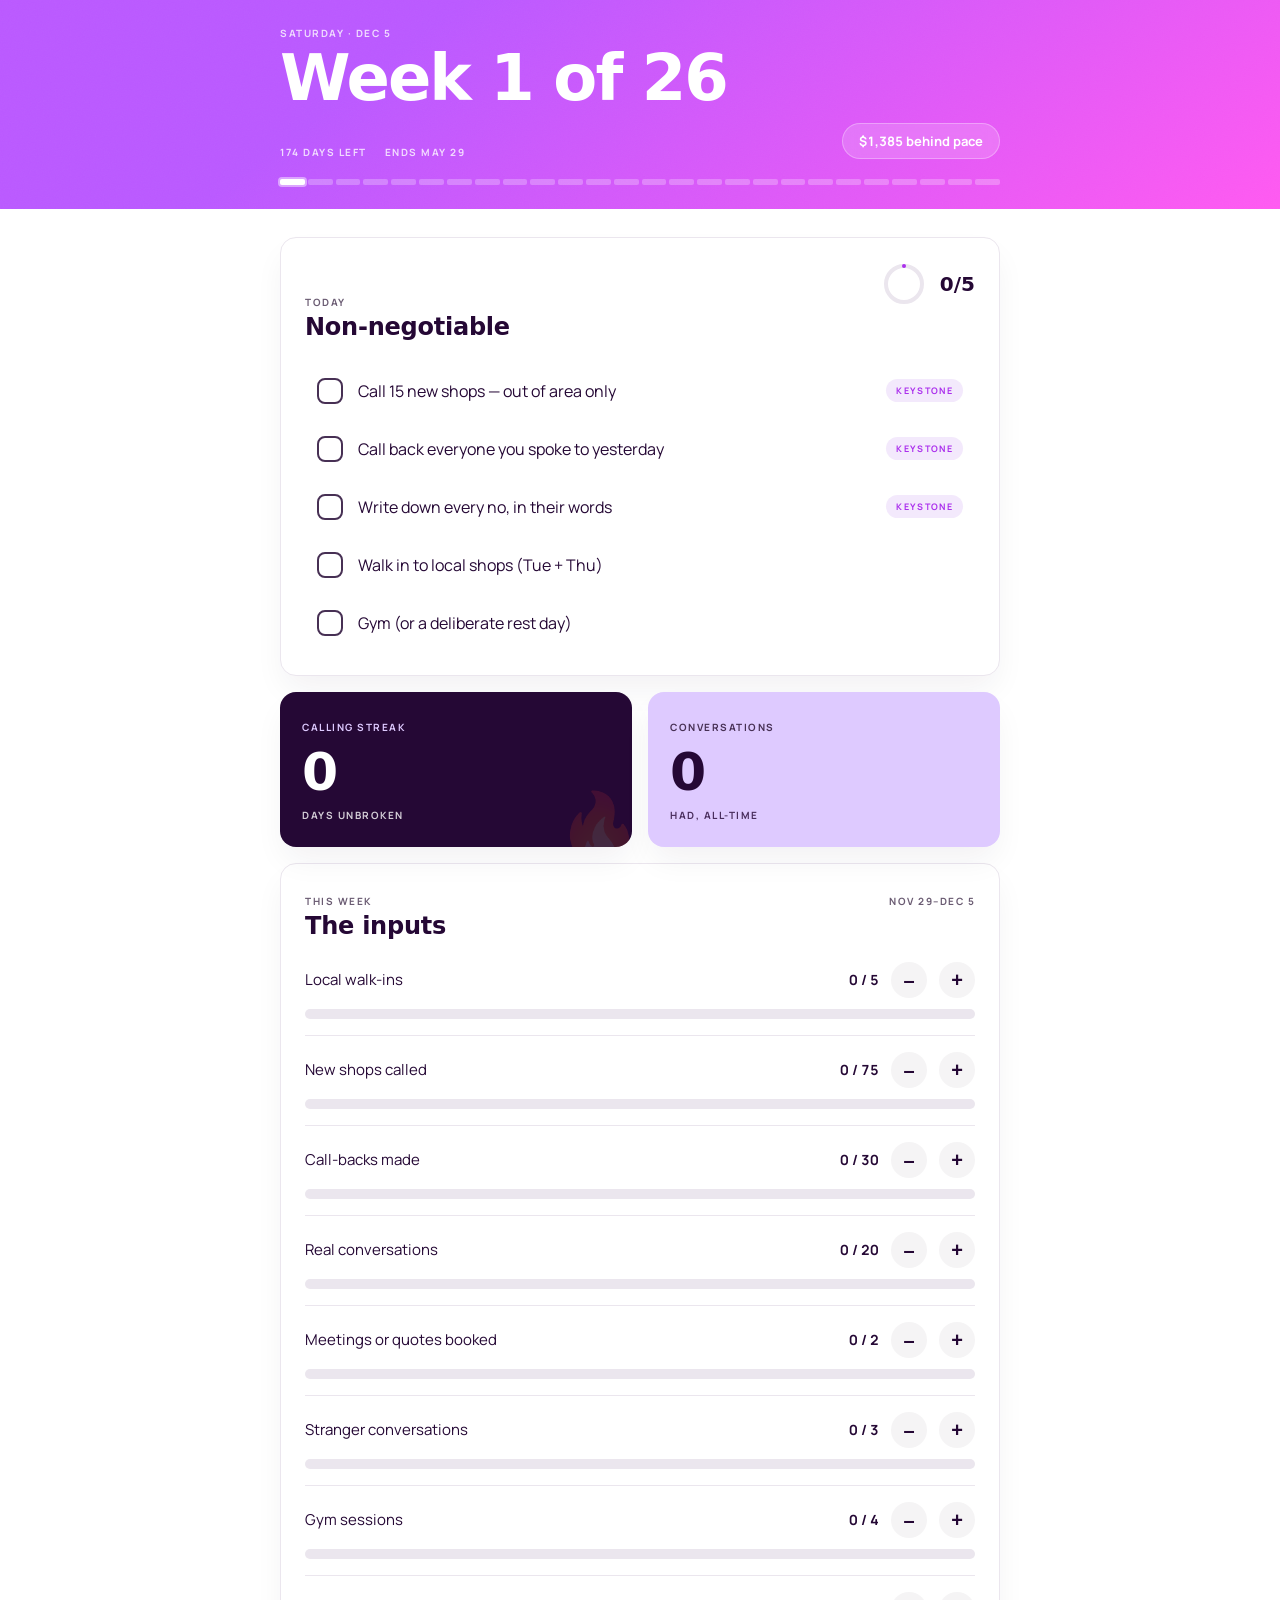
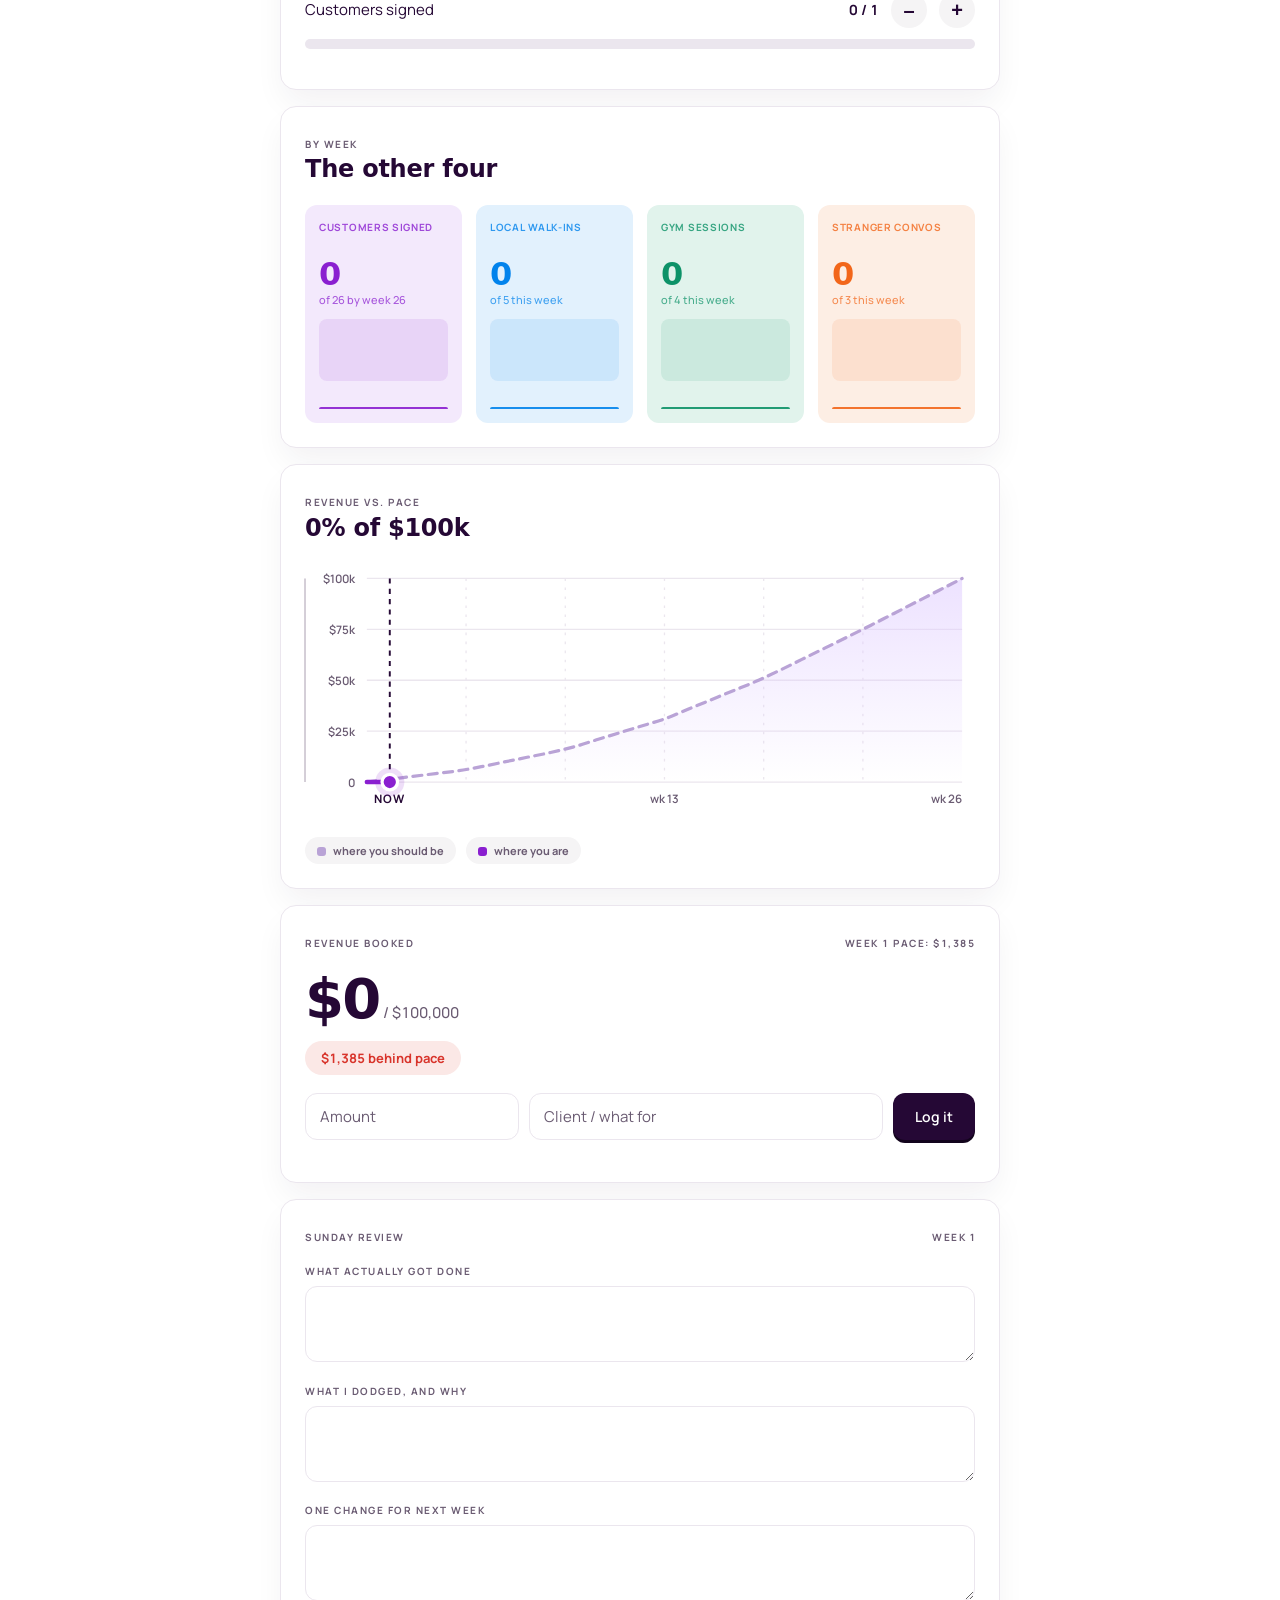
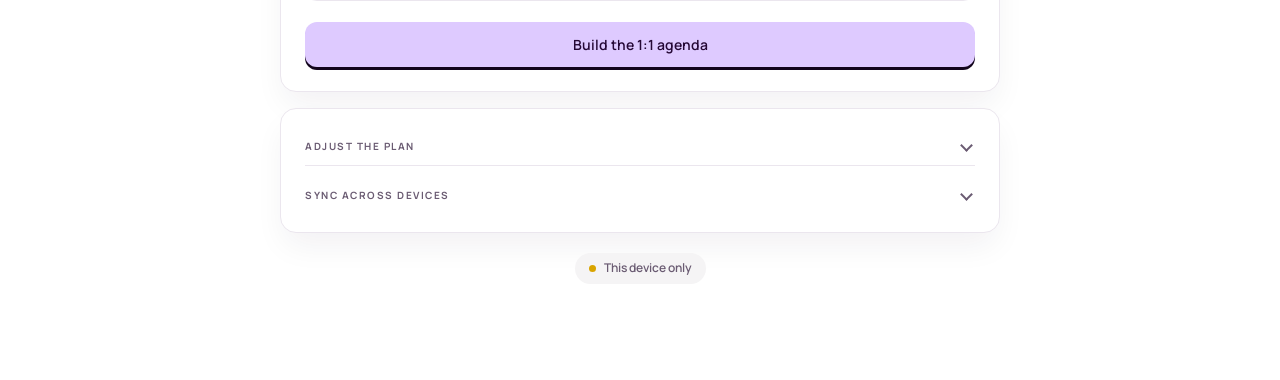
==== index.html @ 02337755 "Build the 26-week accountability dashboard Rebuilds the dashboard on the Whimsical plum design syste" ====
<!doctype html>
<html lang="en">
<head>
<meta charset="utf-8">
<meta name="viewport" content="width=device-width, initial-scale=1, viewport-fit=cover">
<title>26 weeks</title>
<meta name="description" content="A 26-week accountability dashboard. Weekly inputs, daily non-negotiables, and a clock that is already running.">
<meta name="theme-color" content="#250835">
<link rel="icon" href="data:image/svg+xml,%3Csvg xmlns='http://www.w3.org/2000/svg' viewBox='0 0 32 32'%3E%3Crect width='32' height='32' rx='8' fill='%23250835'/%3E%3Ccircle cx='16' cy='16' r='7' fill='none' stroke='%23ab2fed' stroke-width='3'/%3E%3C/svg%3E">
<link rel="preconnect" href="https://api.fontshare.com" crossorigin>
<link rel="preconnect" href="https://fonts.gstatic.com" crossorigin>
<link href="https://api.fontshare.com/v2/css?f[]=clash-display@500,600,700&display=swap" rel="stylesheet">
<link href="https://fonts.googleapis.com/css2?family=Manrope:wght@400;500;600;700&display=swap" rel="stylesheet">
<link rel="stylesheet" href="css/app.css">
</head>
<body>

<div class="cursor" aria-hidden="true"></div>
<div class="cursor-dot" aria-hidden="true"></div>

<!-- ============ MASTHEAD: the 26-week clock ============ -->
<header class="mast">
  <div class="wrap">
    <div class="label" id="datum">loading</div>
    <h1 id="mast-title">Week —</h1>
    <div class="mast-row">
      <div class="mast-meta">
        <span class="label" id="remaining"></span>
        <span class="label" id="deadline"></span>
      </div>
      <span class="mast-pace num" id="mast-pace">—</span>
    </div>
    <div class="rail" id="rail" aria-hidden="true"></div>
  </div>
</header>

<div class="wrap">

  <!-- ============ TODAY ============ -->
  <section class="card" id="today-card">
    <div class="card-head">
      <div>
        <span class="label">Today</span>
        <h2>Non-negotiable</h2>
      </div>
      <div class="today-ring">
        <svg viewBox="0 0 44 44" aria-hidden="true">
          <circle class="track" cx="22" cy="22" r="18" fill="none" stroke-width="4"/>
          <circle class="fill" id="ring" cx="22" cy="22" r="18" fill="none" stroke-width="4"
                  stroke-dasharray="113.1" stroke-dashoffset="113.1"/>
        </svg>
        <span class="count num" id="today-count">0/5</span>
      </div>
    </div>
    <div id="today"></div>
  </section>

  <!-- ============ STREAKS ============ -->
  <section class="streaks">
    <div class="streak">
      <span class="label">Calling streak</span>
      <span class="big num" id="streak-days">0</span>
      <span class="unit">days unbroken</span>
      <span class="spark" aria-hidden="true">🔥</span>
    </div>
    <div class="streak">
      <span class="label">Conversations</span>
      <span class="big num" id="streak-touch">0</span>
      <span class="unit">had, all-time</span>
    </div>
  </section>

  <!-- ============ WEEKLY INPUTS ============ -->
  <section class="card">
    <div class="card-head">
      <div>
        <span class="label">This week</span>
        <h2>The inputs</h2>
      </div>
      <span class="label" id="week-window"></span>
    </div>
    <div id="metrics"></div>
  </section>

  <!-- ============ THE OTHER FOUR ============ -->
  <section class="card">
    <div class="card-head">
      <div>
        <span class="label">By week</span>
        <h2>The other four</h2>
      </div>
    </div>
    <div class="minis" id="minis"></div>
  </section>

  <!-- ============ PACE CHART ============ -->
  <section class="card ramp">
    <div class="card-head">
      <div>
        <span class="label">Revenue vs. pace</span>
        <h2 id="ramp-pct">—</h2>
      </div>
    </div>
    <div class="ramp-wrap" id="ramp-wrap">
      <svg id="ramp" aria-label="Revenue against target pace over 26 weeks" role="img"></svg>
      <div class="tip" id="ramp-tip" aria-hidden="true"></div>
    </div>
    <div class="legend">
      <span><i class="swatch" style="background:#b9a3d6"></i>where you should be</span>
      <span><i class="swatch" style="background:#8a1fd0"></i>where you are</span>
    </div>
  </section>

  <!-- ============ REVENUE ============ -->
  <section class="card">
    <div class="card-head">
      <div>
        <span class="label">Revenue booked</span>
      </div>
      <span class="label num" id="rev-target"></span>
    </div>
    <div class="money" id="rev-total">$0<small> / $100,000</small></div>
    <div><span class="pace-chip" id="pace">—</span></div>
    <div class="row">
      <input type="number" id="amt" placeholder="Amount" inputmode="decimal" aria-label="Amount" style="flex:1 1 110px;width:auto">
      <input type="text" id="who" placeholder="Client / what for" aria-label="Client or what for" style="flex:2 1 150px;width:auto">
      <button class="btn" id="log-rev"><span>Log it</span></button>
    </div>
    <div class="ledger" id="ledger"></div>
  </section>

  <!-- ============ SUNDAY REVIEW ============ -->
  <section class="card">
    <div class="card-head">
      <div>
        <span class="label">Sunday review</span>
      </div>
      <span class="label" id="review-when"></span>
    </div>
    <div class="field">
      <label class="label" for="r-won">What actually got done</label>
      <textarea id="r-won" data-k="won"></textarea>
    </div>
    <div class="field">
      <label class="label" for="r-missed">What I dodged, and why</label>
      <textarea id="r-missed" data-k="missed"></textarea>
    </div>
    <div class="field">
      <label class="label" for="r-change">One change for next week</label>
      <textarea id="r-change" data-k="change"></textarea>
    </div>
    <button class="btn ghost wide" id="make-agenda"><span>Build the 1:1 agenda</span></button>
    <div class="agenda" id="agenda" hidden></div>
  </section>

  <!-- ============ ADJUST + SYNC ============ -->
  <section class="card">
    <details>
      <summary class="label">Adjust the plan</summary>
      <div style="margin-top:18px">
        <div class="label" style="margin-bottom:10px">Daily non-negotiables</div>
        <div id="edit-daily"></div>
        <button class="btn ghost sm" id="add-daily"><span>+ Add daily</span></button>

        <div class="label" style="margin:22px 0 10px">Weekly targets</div>
        <div id="edit-weekly"></div>
        <button class="btn ghost sm" id="add-weekly"><span>+ Add weekly</span></button>

        <p class="note">Change targets on Sundays, not on Wednesdays when you're behind. That's the whole point of the friend.</p>
      </div>
    </details>

    <details>
      <summary class="label">Sync across devices</summary>
      <div style="margin-top:18px" id="sync-panel">
        <p class="note" style="margin-top:0">
          Paste a Supabase project URL and anon key, then sign in with your email.
          Every device you sign in on shares one history. Setup steps are in the README.
        </p>
        <div class="field">
          <label class="label" for="sb-url">Project URL</label>
          <input type="text" id="sb-url" placeholder="https://xxxx.supabase.co" autocomplete="off" spellcheck="false">
        </div>
        <div class="field">
          <label class="label" for="sb-key">Anon key</label>
          <input type="text" id="sb-key" placeholder="eyJhbGciOi…" autocomplete="off" spellcheck="false">
        </div>
        <button class="btn sm" id="sb-save"><span>Save keys</span></button>

        <div id="sb-auth" style="margin-top:22px">
          <div class="field">
            <label class="label" for="sb-email">Your email</label>
            <input type="email" id="sb-email" placeholder="you@example.com" autocomplete="email">
          </div>
          <button class="btn sm" id="sb-signin"><span>Email me a sign-in link</span></button>
          <button class="btn ghost sm" id="sb-signout" hidden><span>Sign out</span></button>
        </div>

        <p class="note" id="sb-msg"></p>

        <div class="label" style="margin:22px 0 10px">Backup</div>
        <div class="row" style="margin-top:0">
          <button class="btn ghost sm" id="export"><span>Export JSON</span></button>
          <button class="btn ghost sm" id="import-btn"><span>Import JSON</span></button>
          <input type="file" id="import" accept="application/json,.json" hidden>
        </div>
      </div>
    </details>
  </section>

  <div class="sync-bar">
    <span class="chip" id="status" data-s="local"><i class="led"></i><span id="status-text">Local only</span></span>
  </div>

</div>

<script src="js/store.js"></script>
<script src="js/charts.js"></script>
<script src="js/app.js"></script>
</body>
</html>
---- css/app.css ----
/* ==========================================================================
   26-week accountability dashboard — Whimsical plum design system.
   Tokens come straight from DESIGN_2.md; the chart series palette is the
   one exception (see --s1..--s4 below) and is documented there.
   ========================================================================== */

:root {
  /* ---- surface ---- */
  --canvas:        #ffffff;
  --soft:          #f5f4f5;
  --mist:          #ebe6ee;   /* every hairline border in the system */
  --wash:          #decaff;
  --bloom:         #e9bded;

  /* ---- ink ---- */
  --plum:          #250835;   /* text + primary action, never pure black */
  --mauve:         #473054;
  --muted:         #6a5b72;

  /* ---- accents ---- */
  --violet:        #ab2fed;   /* interactive text, icons — never a big fill */
  --blue:          #0283ec;
  --indigo:        #4b38ee;

  /* ---- chart series ----
     DESIGN_2's vivid violet + vivid blue are ΔE 1.6 apart under deuteranopia,
     i.e. the same colour to ~5% of men. Slot 1 is a deepened violet that keeps
     the brand family while clearing the CVD gate. Validated all-pairs on white:
     worst CVD ΔE 8.0, all slots ≥3:1 contrast. */
  --s1: #8a1fd0;              /* customers signed — cumulative */
  --s2: #0283ec;              /* local walk-ins */
  --s3: #0d9268;              /* gym sessions */
  --s4: #f2661a;              /* stranger convos */
  --s1-tint: #f3e9fc;
  --s2-tint: #e2f1fd;
  --s3-tint: #e1f3ec;
  --s4-tint: #fdeee4;

  /* ---- status ---- */
  --good:          #0d9268;
  --good-tint:     #e1f3ec;
  --bad:           #d8342b;
  --bad-tint:      #fbe8e6;

  /* ---- gradients (full-bleed only, per DESIGN_2) ---- */
  --aurora: linear-gradient(97deg, #3ca1ff 5.54%, #c852ff 49.85%, #ff60f0 94.14%);
  --plum-pink: linear-gradient(142deg, #ba59ff 0%, #ba59ff 30%, #ff59f1 100%);

  /* ---- type ---- */
  --display: 'Clash Display', 'Agrandir', ui-sans-serif, system-ui, sans-serif;
  --body: 'Manrope', ui-sans-serif, system-ui, -apple-system, sans-serif;

  /* ---- form ---- */
  --r-sm: 8px;
  --r-md: 12px;
  --r-lg: 16px;
  --r-xl: 28px;
  --pill: 9999px;

  /* plum-tinted shadows only — never neutral grey */
  --lift:  0 16px 32px -4px rgba(37, 8, 53, .06);
  --lift-2: 0 12px 16px -4px rgba(37, 8, 53, .12);
  --hard:  0 3px 0 0 var(--shadow-color, #12041c);

  --ease-spring: cubic-bezier(.34, 1.56, .64, 1);
  --ease-out: cubic-bezier(.22, 1, .36, 1);
}

* { box-sizing: border-box; -webkit-tap-highlight-color: transparent; }

html { -webkit-text-size-adjust: 100%; }

body {
  margin: 0;
  padding: 0 0 96px;
  background: var(--canvas);
  color: var(--plum);
  font-family: var(--body);
  font-size: 16px;
  line-height: 1.4;
  -webkit-font-smoothing: antialiased;
  overflow-x: hidden;
}

.wrap { max-width: 760px; margin: 0 auto; padding: 0 20px; }

/* Numerals must never reflow as they tick. */
.num, .tabular { font-variant-numeric: tabular-nums; }

h1, h2, h3 { font-family: var(--display); font-weight: 600; letter-spacing: -.02em; margin: 0; }

.label {
  font-family: var(--body);
  font-size: 10px;
  font-weight: 700;
  letter-spacing: .15em;
  text-transform: uppercase;
  color: var(--muted);
}

/* ==========================================================================
   Custom cursor — a circle that follows with easing and swells on targets.
   Fine pointers only; touch keeps the native behaviour.
   ========================================================================== */

.cursor, .cursor-dot {
  position: fixed;
  top: 0; left: 0;
  border-radius: 50%;
  pointer-events: none;
  z-index: 9999;
  opacity: 0;
  transition: opacity .25s ease;
}
.cursor {
  width: 34px; height: 34px;
  margin: -17px 0 0 -17px;
  border: 1.5px solid var(--plum);
  transition: width .3s var(--ease-spring), height .3s var(--ease-spring),
              margin .3s var(--ease-spring), background-color .3s ease,
              border-color .3s ease, opacity .25s ease;
}
.cursor-dot {
  width: 5px; height: 5px;
  margin: -2.5px 0 0 -2.5px;
  background: var(--plum);
}
html.has-cursor .cursor,
html.has-cursor .cursor-dot { opacity: 1; }
html.has-cursor,
html.has-cursor a,
html.has-cursor button,
html.has-cursor input,
html.has-cursor textarea,
html.has-cursor summary { cursor: none; }

/* over something clickable */
.cursor.is-hot {
  width: 58px; height: 58px;
  margin: -29px 0 0 -29px;
  background: rgba(171, 47, 237, .1);
  border-color: var(--violet);
}
.cursor.is-down { width: 26px; height: 26px; margin: -13px 0 0 -13px; }

/* ==========================================================================
   Masthead — the 26-week clock. Full-bleed gradient, as the system requires.
   ========================================================================== */

.mast {
  position: relative;
  background: var(--plum-pink);
  color: #fff;
  padding: 26px 0 24px;
  overflow: hidden;
  margin-bottom: 28px;
}
/* printed-paper grain over the gradient */
.mast::after {
  content: '';
  position: absolute; inset: 0;
  background-image: url("data:image/svg+xml,%3Csvg xmlns='http://www.w3.org/2000/svg' width='140' height='140'%3E%3Cfilter id='n'%3E%3CfeTurbulence type='fractalNoise' baseFrequency='.85' numOctaves='3'/%3E%3C/filter%3E%3Crect width='140' height='140' filter='url(%23n)' opacity='.42'/%3E%3C/svg%3E");
  opacity: .16;
  pointer-events: none;
  mix-blend-mode: overlay;
}
.mast > * { position: relative; z-index: 1; }
.mast .label { color: rgba(255, 255, 255, .78); }

.mast h1 {
  font-size: clamp(38px, 11vw, 64px);
  line-height: .95;
  letter-spacing: -.03em;
  margin: 8px 0 0;
}
.mast-row {
  display: flex; justify-content: space-between; align-items: flex-end;
  gap: 16px; flex-wrap: wrap; margin-top: 14px;
}
.mast-meta { display: flex; gap: 18px; flex-wrap: wrap; }

/* pace headline chip, mirrors the chart's NOW gap */
.mast-pace {
  font-size: 13px; font-weight: 700;
  padding: 8px 16px; border-radius: var(--pill);
  background: rgba(255, 255, 255, .17);
  border: 1px solid rgba(255, 255, 255, .3);
  backdrop-filter: blur(8px);
  white-space: nowrap;
}

/* 26 segments — one per week — so the deadline is always visible */
.rail { display: flex; gap: 3px; margin-top: 20px; }
.rail i {
  flex: 1; height: 6px; border-radius: 2px;
  background: rgba(255, 255, 255, .26);
  transform-origin: bottom;
  animation: railIn .5s var(--ease-spring) backwards;
}
.rail i.done { background: #fff; }
.rail i.now {
  background: #fff;
  box-shadow: 0 0 0 2px rgba(255, 255, 255, .45);
  animation: railIn .5s var(--ease-spring) backwards, pulse 2.2s ease-in-out 1s infinite;
}
@keyframes railIn { from { transform: scaleY(.2); opacity: 0; } }
@keyframes pulse { 50% { box-shadow: 0 0 0 5px rgba(255, 255, 255, 0); } }

/* ==========================================================================
   Cards
   ========================================================================== */

.card {
  background: var(--canvas);
  border: 1px solid var(--mist);
  border-radius: var(--r-lg);
  padding: 24px;
  margin-bottom: 16px;
  box-shadow: var(--lift);
}
.card-head {
  display: flex; justify-content: space-between; align-items: baseline;
  gap: 12px; margin-bottom: 18px;
}
.card-head h2 { font-size: 24px; letter-spacing: -.24px; }

/* ==========================================================================
   Today — the morning screen. Biggest tap targets on the page.
   ========================================================================== */

.today-ring { display: flex; align-items: center; gap: 14px; }
.today-ring svg { width: 44px; height: 44px; transform: rotate(-90deg); }
.today-ring .track { stroke: var(--mist); }
.today-ring .fill {
  stroke: var(--violet);
  stroke-linecap: round;
  transition: stroke-dashoffset .6s var(--ease-spring);
}
.today-ring .count { font-family: var(--display); font-size: 20px; font-weight: 600; }

.task {
  display: flex; align-items: center; gap: 15px; width: 100%;
  padding: 15px 12px; margin: 0;
  background: none; border: 0; border-radius: var(--r-md);
  text-align: left; font-size: 16px; font-family: var(--body); color: inherit;
  cursor: pointer;
  transition: background .18s ease, transform .18s var(--ease-spring);
}
.task + .task { margin-top: 2px; }
.task:hover { background: var(--soft); }
.task:active { transform: scale(.985); }

.box {
  flex: 0 0 26px; height: 26px;
  border: 2.5px solid var(--mauve); border-radius: var(--r-sm);
  display: grid; place-items: center;
  transition: background .2s var(--ease-spring), border-color .2s ease,
              transform .35s var(--ease-spring);
}
.box svg { width: 15px; height: 15px; }
.box path {
  stroke: #fff; stroke-width: 2.8; fill: none;
  stroke-linecap: round; stroke-linejoin: round;
  stroke-dasharray: 20; stroke-dashoffset: 20;
  transition: stroke-dashoffset .28s var(--ease-out) .06s;
}
.task[data-done="1"] .box {
  background: var(--violet); border-color: var(--violet);
  transform: rotate(-6deg) scale(1.06);
}
.task[data-done="1"] .box path { stroke-dashoffset: 0; }
.task[data-done="1"] .task-label { color: var(--muted); text-decoration: line-through; }
.task-label { flex: 1; transition: color .2s ease; }

.keystone {
  font-size: 9px; font-weight: 700; letter-spacing: .15em;
  color: var(--violet); background: var(--s1-tint);
  padding: 5px 10px; border-radius: var(--pill);
  white-space: nowrap;
}

/* the whole-list celebration */
.card.all-done { border-color: var(--violet); }

/* ==========================================================================
   Streaks — solid blocks, weight at the top of the page
   ========================================================================== */

.streaks { display: grid; grid-template-columns: 1fr 1fr; gap: 16px; margin-bottom: 16px; }
.streak {
  border-radius: var(--r-lg); padding: 22px;
  box-shadow: var(--lift); overflow: hidden; position: relative;
}
.streak:first-child { background: var(--plum); color: #fff; }
.streak:first-child .label { color: var(--wash); }
.streak:last-child { background: var(--wash); color: var(--plum); }
.streak:last-child .label { color: var(--mauve); }
.streak .big {
  font-family: var(--display); font-weight: 600;
  font-size: clamp(38px, 11vw, 52px); line-height: 1; letter-spacing: -.03em;
  display: block; margin: 10px 0 4px;
}
.streak .unit { font-size: 10px; font-weight: 700; letter-spacing: .15em; text-transform: uppercase; opacity: .8; }

/* a flame that grows with the streak */
.streak .spark {
  position: absolute; right: -10px; bottom: -12px;
  font-size: 68px; line-height: 1; opacity: .14;
  transform-origin: bottom center;
  animation: flicker 3.5s ease-in-out infinite;
}
@keyframes flicker {
  0%, 100% { transform: scale(1) rotate(-3deg); }
  50%      { transform: scale(1.09) rotate(3deg); }
}

/* ==========================================================================
   "The other four" — liquid fill meters
   ========================================================================== */

.minis { display: grid; grid-template-columns: 1fr 1fr; gap: 14px; }
@media (min-width: 620px) { .minis { grid-template-columns: repeat(4, 1fr); } }

.mini {
  background: var(--tint); border-radius: var(--r-md);
  padding: 16px 14px 14px; position: relative; overflow: hidden;
}
.mini .name {
  font-size: 10px; font-weight: 700; letter-spacing: .07em; text-transform: uppercase;
  color: var(--c); opacity: .8; display: block; line-height: 1.35; min-height: 2.7em;
}
.mini .v {
  font-family: var(--display); font-weight: 600; font-size: 32px; line-height: 1;
  letter-spacing: -.02em; color: var(--c); display: block; margin: 10px 0 2px;
}
.mini .of { font-size: 11px; font-weight: 500; color: var(--c); opacity: .72; display: block; }

/* the jar the liquid sits in */
.jar { position: relative; margin-top: 12px; height: 62px; border-radius: var(--r-sm); overflow: hidden; }
.jar svg { display: block; width: 100%; height: 100%; }
.jar .target-line { stroke: var(--c); stroke-width: 1.5; stroke-dasharray: 3 3; opacity: .55; }

/* target met — the jar glows and the badge pops in */
.mini.hit { box-shadow: inset 0 0 0 2px var(--c); }
.mini .flag {
  position: absolute; top: 12px; right: 12px;
  width: 22px; height: 22px; border-radius: 50%;
  background: var(--c); color: #fff;
  display: grid; place-items: center;
  transform: scale(0); transition: transform .4s var(--ease-spring);
}
.mini.hit .flag { transform: scale(1); }
.mini .flag svg { width: 12px; height: 12px; }

/* weekly history under the jar */
.spark-row { display: flex; align-items: flex-end; gap: 2px; height: 18px; margin-top: 10px; }
.spark-row i {
  flex: 1; background: var(--c); opacity: .32; border-radius: 2px 2px 0 0;
  min-height: 2px; transform-origin: bottom;
  transition: height .5s var(--ease-spring);
}
.spark-row i.last { opacity: .9; }

/* ==========================================================================
   Pace chart
   ========================================================================== */

.ramp svg { display: block; width: 100%; height: auto; overflow: visible; touch-action: pan-y; }
.ramp .grid-line { stroke: var(--mist); stroke-width: 1; }
.ramp .month-line { stroke: var(--mist); stroke-width: 1; stroke-dasharray: 2 5; }
.ramp .axis-text { font-family: var(--body); font-size: 9px; font-weight: 600; fill: var(--muted); }
.ramp .now-line { stroke: var(--plum); stroke-width: 1.5; stroke-dasharray: 4 4; }
.ramp .now-text { font-family: var(--body); font-size: 9px; font-weight: 700; fill: var(--plum); letter-spacing: .1em; }

.legend { display: flex; gap: 10px; flex-wrap: wrap; margin-top: 16px; font-size: 11px; font-weight: 700; color: var(--muted); }
.legend span { background: var(--soft); border-radius: var(--pill); padding: 6px 12px; }
.swatch { display: inline-block; width: 9px; height: 9px; border-radius: 3px; margin-right: 7px; vertical-align: -1px; }

/* crosshair readout */
.ramp .hover-line { stroke: var(--plum); stroke-width: 1; opacity: .3; }
.tip {
  position: absolute; pointer-events: none; z-index: 20;
  background: var(--plum); color: #fff;
  border-radius: var(--r-md); padding: 10px 13px;
  font-size: 12px; line-height: 1.45; white-space: nowrap;
  box-shadow: var(--lift-2);
  opacity: 0; transform: translate(-50%, -118%) scale(.94);
  transition: opacity .16s ease, transform .16s var(--ease-out);
}
.tip.on { opacity: 1; transform: translate(-50%, -128%) scale(1); }
.tip b { font-variant-numeric: tabular-nums; }
.tip .t-behind { color: #ff9f97; }
.tip .t-ahead { color: #7ee6c0; }
.ramp-wrap { position: relative; }

/* ==========================================================================
   Weekly inputs
   ========================================================================== */

.metric { padding: 16px 0; border-top: 1px solid var(--mist); }
.metric:first-of-type { border-top: 0; padding-top: 0; }
.metric-top { display: flex; align-items: center; gap: 12px; margin-bottom: 11px; }
.metric-name { flex: 1; font-size: 15px; }
.metric-val { font-size: 14px; font-weight: 700; font-variant-numeric: tabular-nums; white-space: nowrap; }
.metric[data-hit="1"] .metric-val { color: var(--good); }

.step {
  width: 36px; height: 36px; flex: 0 0 36px;
  border: 0; background: var(--soft); color: var(--plum);
  border-radius: var(--pill);
  font-size: 20px; font-weight: 700; line-height: 1;
  display: grid; place-items: center; padding: 0; cursor: pointer;
  transition: transform .12s var(--ease-spring), background .18s ease, color .18s ease;
}
.step:hover { background: var(--mist); }
.step:active { transform: scale(.86); background: var(--plum); color: #fff; }

/* --soft is too close to white to read as an empty track at 0 */
.bar { height: 10px; background: var(--mist); border-radius: var(--pill); overflow: hidden; }
.bar i {
  display: block; height: 100%; border-radius: var(--pill);
  background: var(--violet);
  transition: width .55s var(--ease-spring), background-color .3s ease;
}
.metric[data-hit="1"] .bar i { background: var(--good); }

/* ==========================================================================
   Revenue
   ========================================================================== */

.money {
  font-family: var(--display); font-weight: 600;
  font-size: clamp(40px, 11vw, 56px); line-height: 1; letter-spacing: -.03em;
  font-variant-numeric: tabular-nums;
}
.money small { font-family: var(--body); font-size: 15px; font-weight: 500; letter-spacing: 0; color: var(--muted); }
.pace-chip {
  font-size: 13px; font-weight: 700; font-variant-numeric: tabular-nums;
  padding: 8px 16px; border-radius: var(--pill); display: inline-block; margin-top: 14px;
}
.pace-chip[data-s="ahead"] { background: var(--good-tint); color: #0a6b4d; }
.pace-chip[data-s="behind"] { background: var(--bad-tint); color: var(--bad); }

.row { display: flex; gap: 10px; margin-top: 18px; flex-wrap: wrap; }
input[type=text], input[type=number], input[type=email], textarea {
  font-family: var(--body); font-size: 15px; color: var(--plum);
  background: var(--canvas);
  border: 1.5px solid var(--mist); border-radius: var(--r-md);
  padding: 12px 14px; width: 100%;
  transition: border-color .2s ease, box-shadow .2s ease;
}
input:focus, textarea:focus {
  outline: none; border-color: var(--violet);
  box-shadow: 0 0 0 3px rgba(171, 47, 237, .13);
}
input::placeholder, textarea::placeholder { color: var(--muted); }
textarea { resize: vertical; min-height: 76px; }

.ledger { margin-top: 18px; }
.ledger div {
  display: flex; justify-content: space-between; gap: 12px; align-items: center;
  padding: 12px 14px; background: var(--soft); border-radius: var(--r-md);
  margin-top: 8px; font-size: 14px;
  animation: rowIn .35s var(--ease-out) backwards;
}
@keyframes rowIn { from { opacity: 0; transform: translateY(-6px); } }
.ledger .amt { font-weight: 700; font-variant-numeric: tabular-nums; }
.del {
  border: 0; background: none; color: var(--muted);
  font-size: 20px; line-height: 1; padding: 0 6px; cursor: pointer;
  transition: color .18s ease, transform .18s var(--ease-spring);
}
.del:hover { color: var(--bad); transform: scale(1.2) rotate(90deg); }

/* ==========================================================================
   Buttons — plum fill, hard shadow that collapses under the press
   ========================================================================== */

.btn {
  position: relative; overflow: hidden;
  border: 0; background: var(--plum); color: #fff;
  padding: 13px 22px; border-radius: var(--r-md);
  font-family: var(--body); font-size: 14px; font-weight: 600;
  cursor: pointer;
  --shadow-color: #12041c;
  box-shadow: var(--hard);
  transition: transform .12s var(--ease-out), box-shadow .12s var(--ease-out);
}
.btn > span { position: relative; z-index: 1; }
/* violet wipes across from the left on hover */
.btn::before {
  content: ''; position: absolute; inset: 0;
  background: var(--violet);
  transform: scaleX(0); transform-origin: left;
  transition: transform .38s var(--ease-out);
}
.btn:hover::before { transform: scaleX(1); }
.btn:active { transform: translateY(3px); box-shadow: 0 0 0 0 var(--shadow-color); }

.btn.ghost { background: var(--wash); color: var(--plum); --shadow-color: #b79ae0; }
.btn.ghost::before { background: var(--bloom); }
.btn.wide { width: 100%; }
.btn.sm { font-size: 13px; padding: 9px 14px; }

:focus-visible { outline: 2.5px solid var(--violet); outline-offset: 3px; border-radius: var(--r-sm); }

/* ==========================================================================
   Review + agenda
   ========================================================================== */

.field { margin-bottom: 16px; }
.field label { display: block; margin-bottom: 8px; }
.agenda { background: var(--soft); border-radius: var(--r-md); padding: 22px; margin-top: 18px; }
.ag-head { font-family: var(--display); font-weight: 600; font-size: 24px; letter-spacing: -.02em; line-height: 1.15; }
.ag-sec { font-size: 10px; font-weight: 700; letter-spacing: .15em; text-transform: uppercase; color: var(--muted); margin: 20px 0 8px; }
.ag-row {
  display: flex; justify-content: space-between; align-items: baseline; gap: 16px;
  padding: 9px 0; border-bottom: 1px solid var(--mist); font-size: 14px;
}
.ag-row b { font-weight: 700; font-variant-numeric: tabular-nums; white-space: nowrap; }
.ag-row[data-hit="1"] b { color: var(--good); }
.ag-row[data-hit="0"] b { color: var(--bad); }
.ag-note p { margin: 0; font-size: 14px; white-space: pre-wrap; }
.ag-ask { margin-top: 22px; padding-top: 16px; border-top: 2px solid var(--plum); font-weight: 700; font-size: 15px; }

details { border-top: 1px solid var(--mist); padding-top: 16px; margin-top: 6px; }
details:first-child { border-top: 0; padding-top: 0; margin-top: 0; }
summary {
  cursor: pointer; list-style: none;
  padding: 6px 0; position: relative; padding-right: 26px;
  transition: color .18s ease;
}
summary:hover { color: var(--violet); }
summary::-webkit-details-marker { display: none; }
/* chevron that flips when the section opens */
summary::after {
  content: ''; position: absolute; right: 4px; top: 50%;
  width: 7px; height: 7px; margin-top: -5px;
  border-right: 2px solid currentColor; border-bottom: 2px solid currentColor;
  transform: rotate(45deg); transform-origin: center;
  transition: transform .25s var(--ease-spring);
}
details[open] > summary::after { transform: rotate(-135deg); margin-top: -2px; }
.edit-row { display: flex; gap: 10px; align-items: center; margin-bottom: 10px; }
.edit-row input[type=text] { flex: 1; }
.edit-row input[type=number] { width: 82px; flex: 0 0 82px; font-weight: 700; }
.note { font-size: 13px; color: var(--muted); margin-top: 14px; line-height: 1.55; }

/* ==========================================================================
   Sync
   ========================================================================== */

.sync-bar {
  display: flex; align-items: center; justify-content: center; gap: 10px;
  margin-top: 20px; flex-wrap: wrap;
}
.chip {
  display: inline-flex; align-items: center; gap: 8px;
  font-size: 12px; font-weight: 600; color: var(--muted);
  background: var(--soft); border-radius: var(--pill); padding: 7px 14px;
}
.chip .led { width: 7px; height: 7px; border-radius: 50%; background: var(--muted); }
.chip[data-s="synced"] .led { background: var(--good); }
.chip[data-s="syncing"] .led { background: var(--blue); animation: blink 1s ease-in-out infinite; }
.chip[data-s="local"]  .led { background: #d9a400; }
.chip[data-s="error"]  .led { background: var(--bad); }
@keyframes blink { 50% { opacity: .25; } }

.link-btn {
  background: none; border: 0; padding: 0;
  color: var(--violet); font-family: var(--body); font-size: 12px; font-weight: 600;
  cursor: pointer; text-decoration: underline; text-underline-offset: 3px;
}

/* celebration particles */
.confetti { position: fixed; inset: 0; pointer-events: none; z-index: 9998; }

@media (prefers-reduced-motion: reduce) {
  *, *::before, *::after {
    transition-duration: .01ms !important;
    animation-duration: .01ms !important;
    animation-iteration-count: 1 !important;
  }
}

@media (max-width: 420px) {
  .wrap { padding: 0 14px; }
  .card { padding: 18px; }
  .streaks { gap: 12px; }
  .streak { padding: 18px; }
}
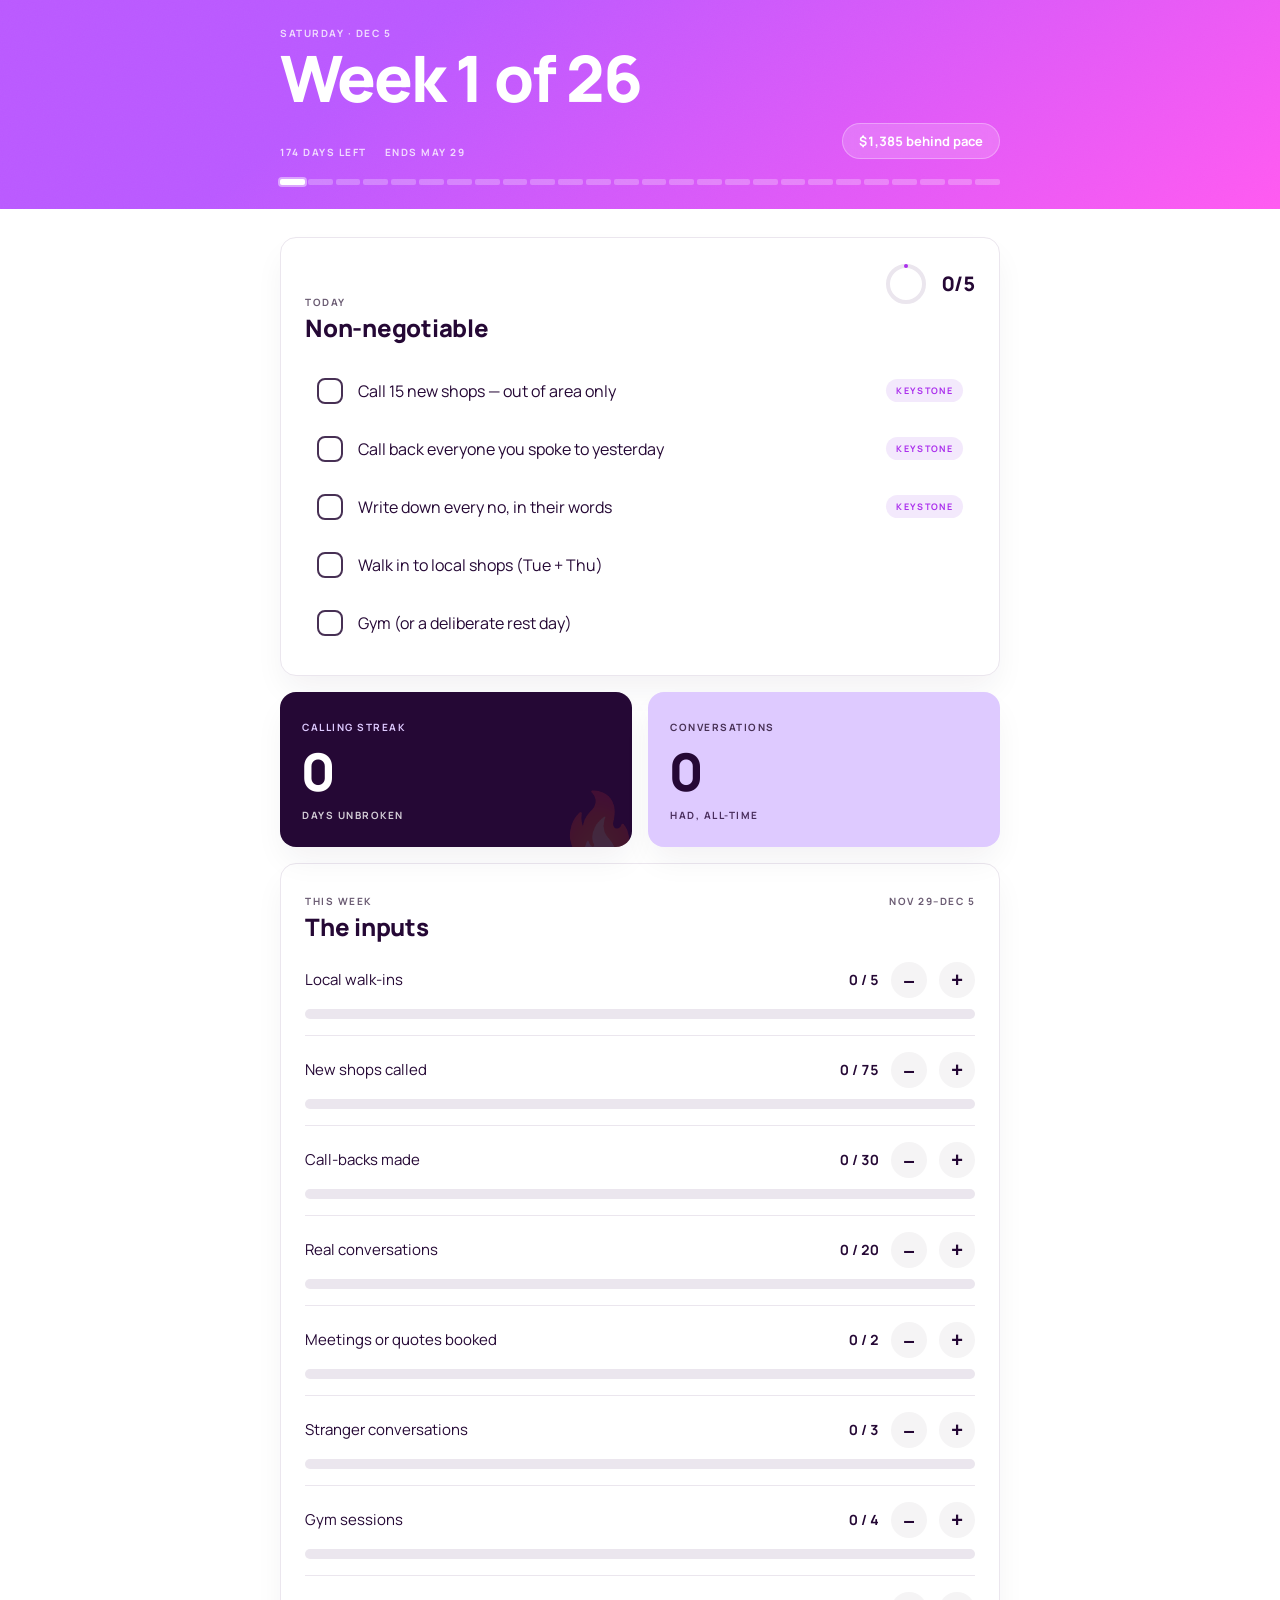
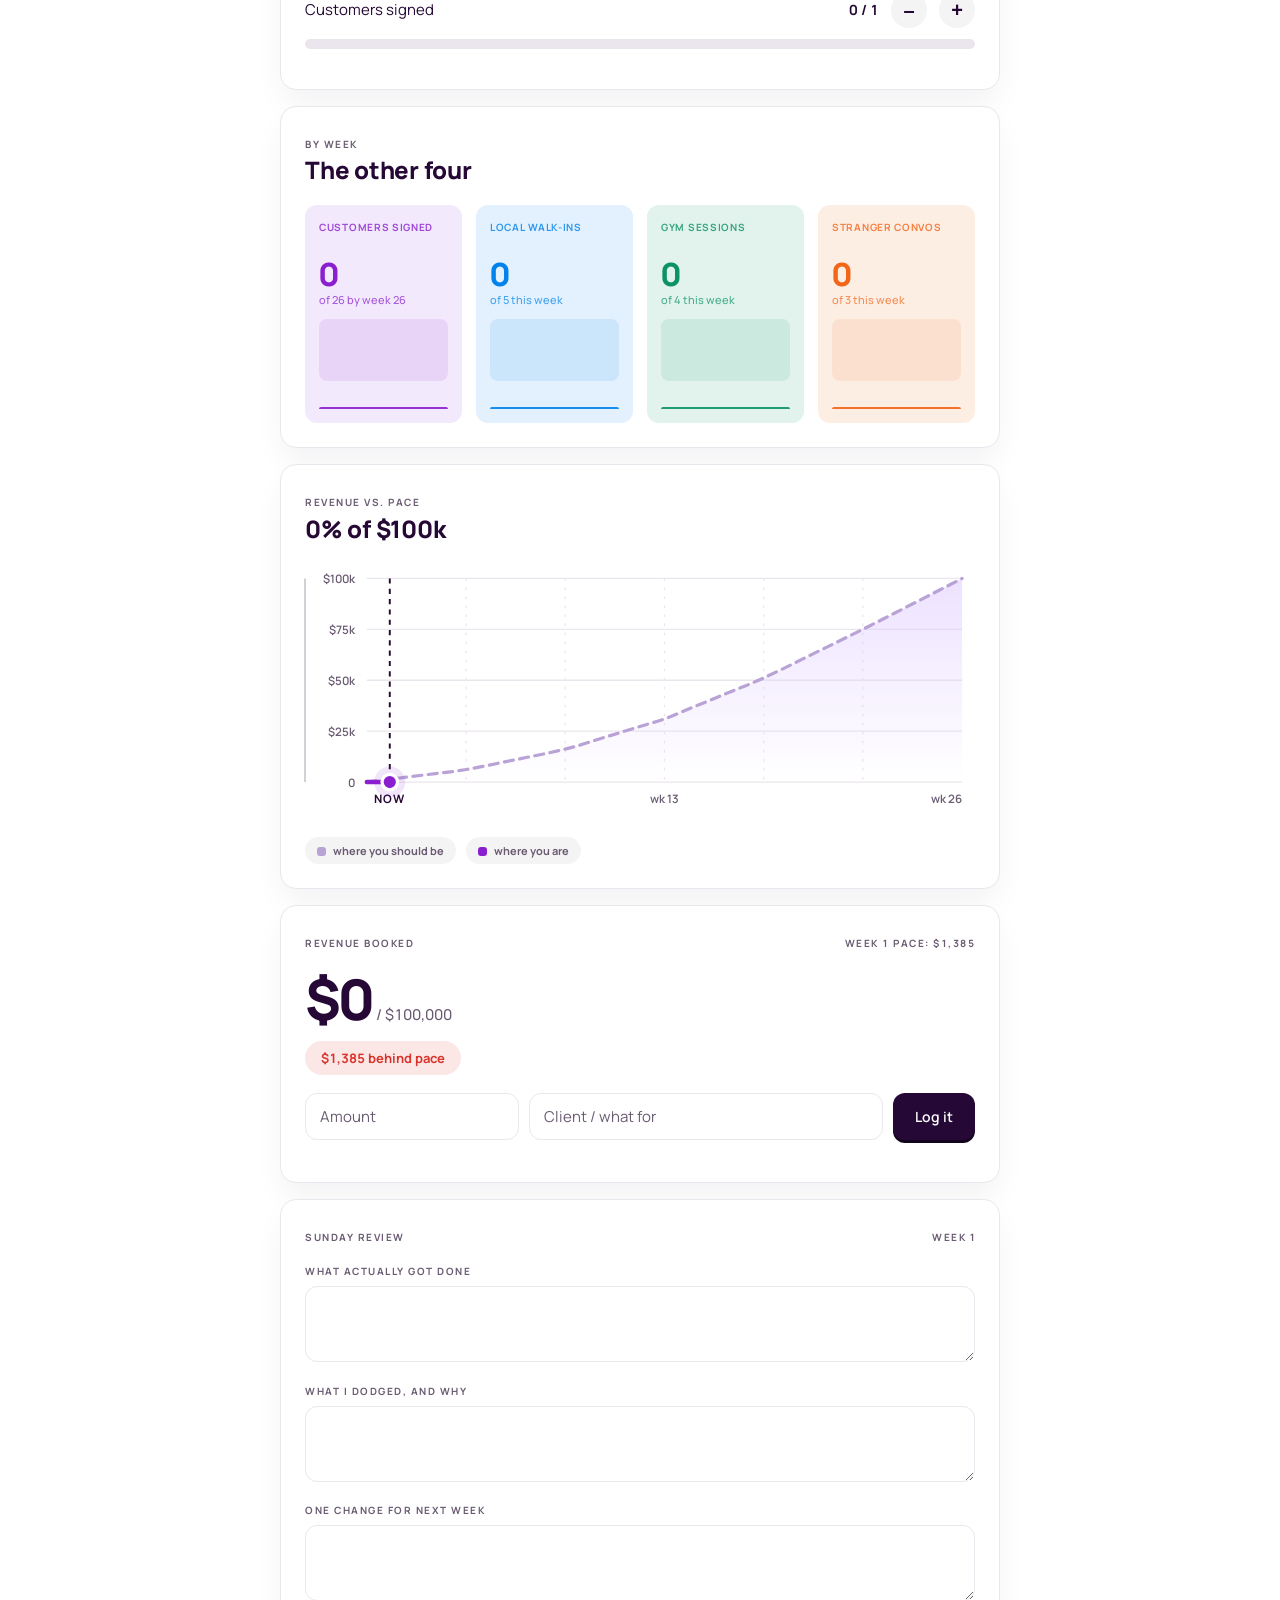
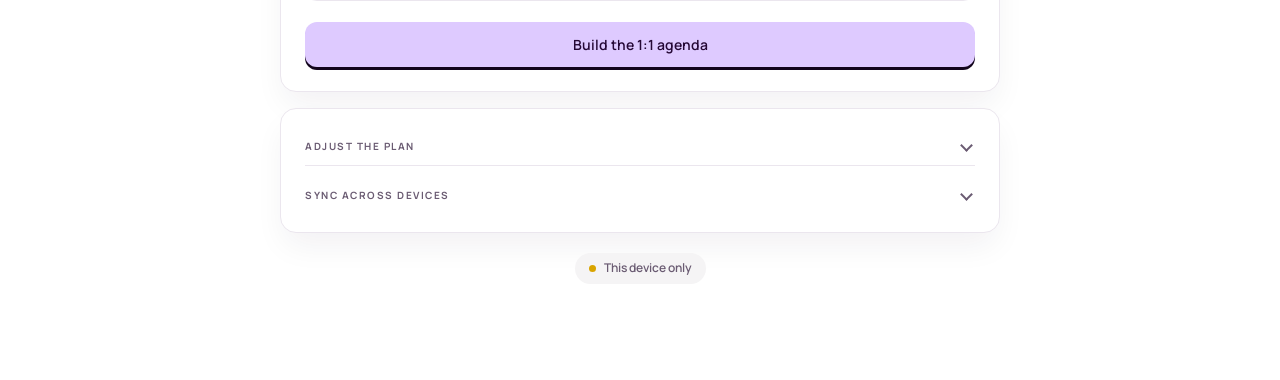
==== commit 640d209f: "Inline the font and add a self-contained single-file build Fontshare is not reachable from every net" ====
--- a/index.html
+++ b/index.html
@@ -7,10 +7,7 @@
 <meta name="description" content="A 26-week accountability dashboard. Weekly inputs, daily non-negotiables, and a clock that is already running.">
 <meta name="theme-color" content="#250835">
 <link rel="icon" href="data:image/svg+xml,%3Csvg xmlns='http://www.w3.org/2000/svg' viewBox='0 0 32 32'%3E%3Crect width='32' height='32' rx='8' fill='%23250835'/%3E%3Ccircle cx='16' cy='16' r='7' fill='none' stroke='%23ab2fed' stroke-width='3'/%3E%3C/svg%3E">
-<link rel="preconnect" href="https://api.fontshare.com" crossorigin>
-<link rel="preconnect" href="https://fonts.gstatic.com" crossorigin>
-<link href="https://api.fontshare.com/v2/css?f[]=clash-display@500,600,700&display=swap" rel="stylesheet">
-<link href="https://fonts.googleapis.com/css2?family=Manrope:wght@400;500;600;700&display=swap" rel="stylesheet">
+<link rel="stylesheet" href="css/font.css">
 <link rel="stylesheet" href="css/app.css">
 </head>
 <body>
--- a/css/font.css
+++ b/css/font.css
@@ -0,0 +1,14 @@
+/* Manrope, variable 400–800, latin subset — inlined as a data URI.
+
+   DESIGN_2.md names Agrandir for display with "Manrope 800" among its
+   sanctioned substitutes, so one variable family covers both display and UI
+   and the page has no external font dependency at all: no CDN, no FOUT, and
+   it renders correctly offline. 24 KB before base64. */
+@font-face {
+  font-family: 'Manrope';
+  font-style: normal;
+  font-weight: 400 800;
+  font-display: swap;
+  src: url([data-uri]) format('woff2');
+  unicode-range: U+0000-00FF, U+0131, U+0152-0153, U+02BB-02BC, U+02C6, U+02DA, U+02DC, U+0304, U+0308, U+0329, U+2000-206F, U+20AC, U+2122, U+2191, U+2193, U+2212, U+2215, U+FEFF, U+FFFD;
+}
--- a/css/app.css
+++ b/css/app.css
@@ -46,8 +46,11 @@
   --aurora: linear-gradient(97deg, #3ca1ff 5.54%, #c852ff 49.85%, #ff60f0 94.14%);
   --plum-pink: linear-gradient(142deg, #ba59ff 0%, #ba59ff 30%, #ff59f1 100%);
 
-  /* ---- type ---- */
-  --display: 'Clash Display', 'Agrandir', ui-sans-serif, system-ui, sans-serif;
+  /* ---- type ----
+     One family, two roles. DESIGN_2 asks for Agrandir at display sizes and
+     lists Manrope 800 as a substitute; at 64px against 16px body, size and
+     weight carry the hierarchy without a second font to load. */
+  --display: 'Manrope', ui-sans-serif, system-ui, -apple-system, sans-serif;
   --body: 'Manrope', ui-sans-serif, system-ui, -apple-system, sans-serif;
 
   /* ---- form ---- */
@@ -87,7 +90,7 @@
 /* Numerals must never reflow as they tick. */
 .num, .tabular { font-variant-numeric: tabular-nums; }
 
-h1, h2, h3 { font-family: var(--display); font-weight: 600; letter-spacing: -.02em; margin: 0; }
+h1, h2, h3 { font-family: var(--display); font-weight: 800; letter-spacing: -.02em; margin: 0; }
 
 .label {
   font-family: var(--body);
@@ -236,7 +239,7 @@
   stroke-linecap: round;
   transition: stroke-dashoffset .6s var(--ease-spring);
 }
-.today-ring .count { font-family: var(--display); font-size: 20px; font-weight: 600; }
+.today-ring .count { font-family: var(--display); font-size: 20px; font-weight: 800; }
 
 .task {
   display: flex; align-items: center; gap: 15px; width: 100%;
@@ -296,7 +299,7 @@
 .streak:last-child { background: var(--wash); color: var(--plum); }
 .streak:last-child .label { color: var(--mauve); }
 .streak .big {
-  font-family: var(--display); font-weight: 600;
+  font-family: var(--display); font-weight: 800;
   font-size: clamp(38px, 11vw, 52px); line-height: 1; letter-spacing: -.03em;
   display: block; margin: 10px 0 4px;
 }
@@ -330,7 +333,7 @@
   color: var(--c); opacity: .8; display: block; line-height: 1.35; min-height: 2.7em;
 }
 .mini .v {
-  font-family: var(--display); font-weight: 600; font-size: 32px; line-height: 1;
+  font-family: var(--display); font-weight: 800; font-size: 32px; line-height: 1;
   letter-spacing: -.02em; color: var(--c); display: block; margin: 10px 0 2px;
 }
 .mini .of { font-size: 11px; font-weight: 500; color: var(--c); opacity: .72; display: block; }
@@ -429,7 +432,7 @@
    ========================================================================== */
 
 .money {
-  font-family: var(--display); font-weight: 600;
+  font-family: var(--display); font-weight: 800;
   font-size: clamp(40px, 11vw, 56px); line-height: 1; letter-spacing: -.03em;
   font-variant-numeric: tabular-nums;
 }
@@ -511,7 +514,7 @@
 .field { margin-bottom: 16px; }
 .field label { display: block; margin-bottom: 8px; }
 .agenda { background: var(--soft); border-radius: var(--r-md); padding: 22px; margin-top: 18px; }
-.ag-head { font-family: var(--display); font-weight: 600; font-size: 24px; letter-spacing: -.02em; line-height: 1.15; }
+.ag-head { font-family: var(--display); font-weight: 800; font-size: 24px; letter-spacing: -.02em; line-height: 1.15; }
 .ag-sec { font-size: 10px; font-weight: 700; letter-spacing: .15em; text-transform: uppercase; color: var(--muted); margin: 20px 0 8px; }
 .ag-row {
   display: flex; justify-content: space-between; align-items: baseline; gap: 16px;
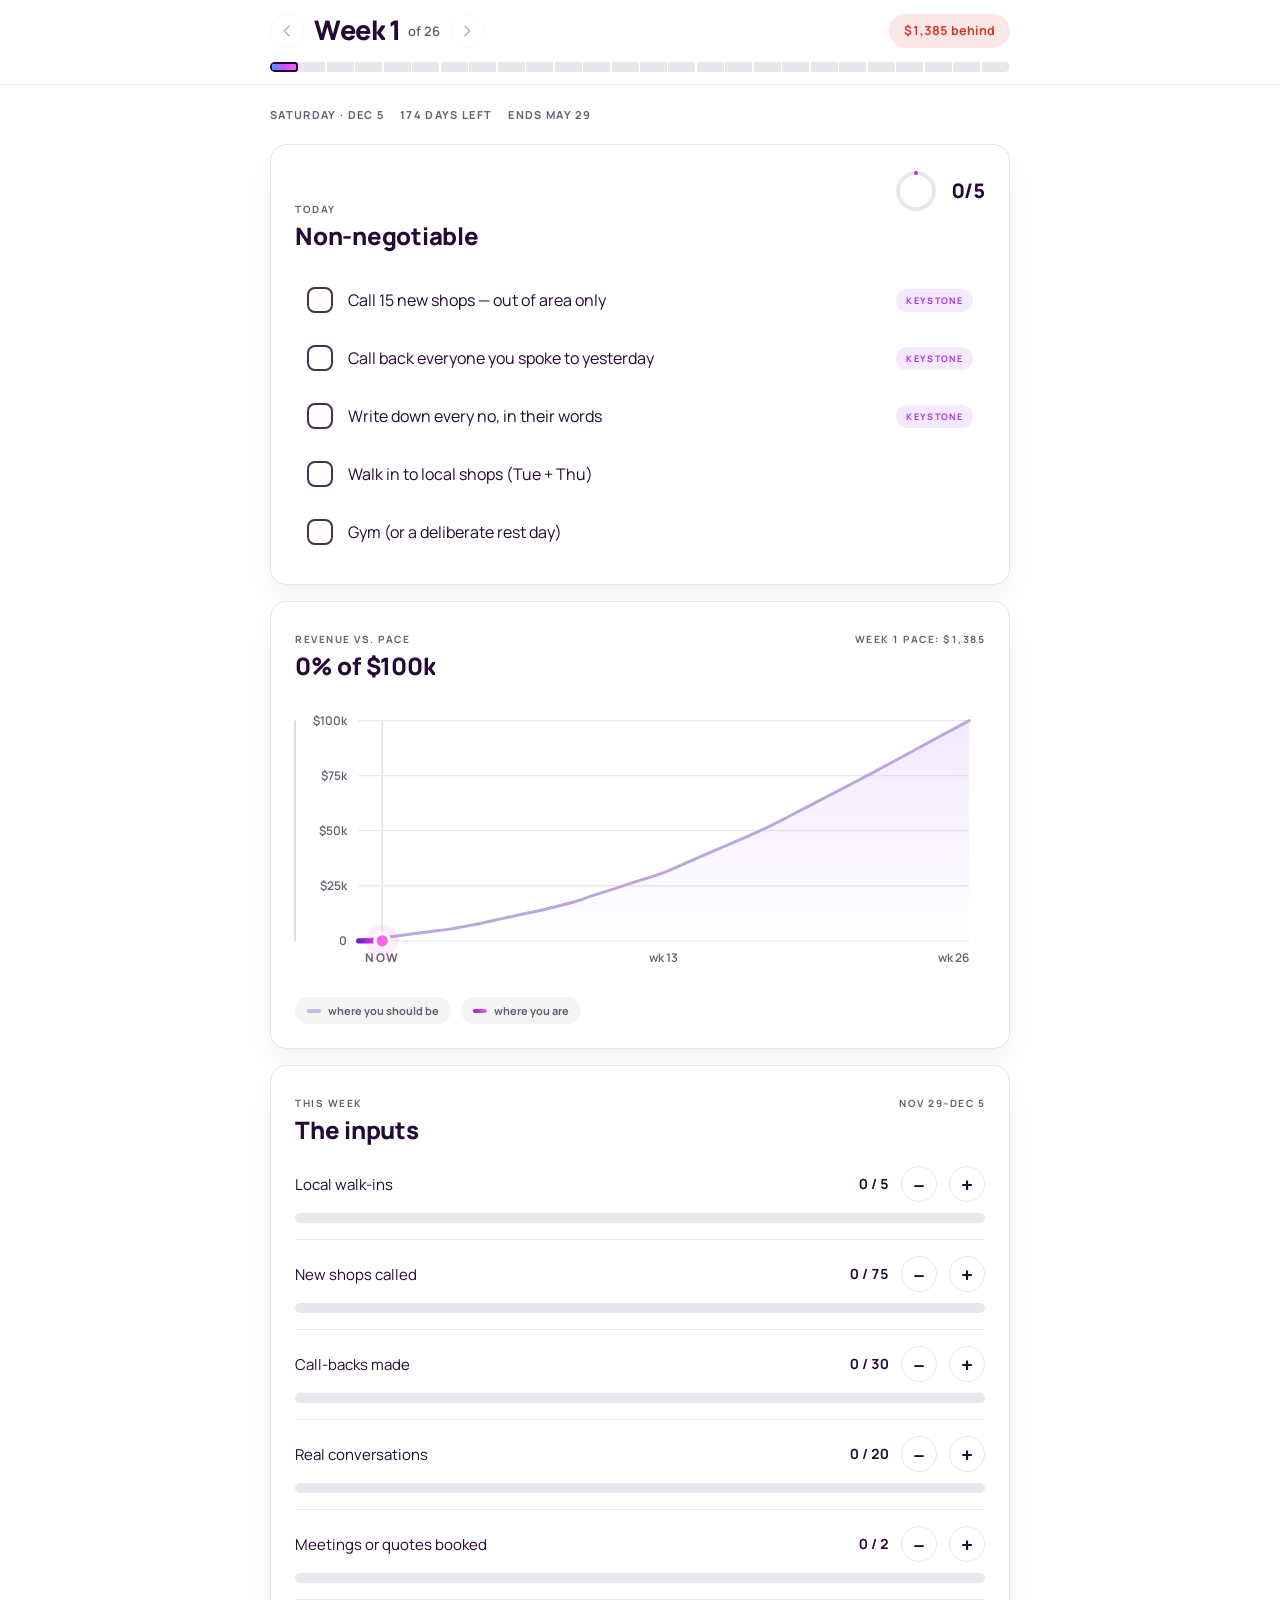
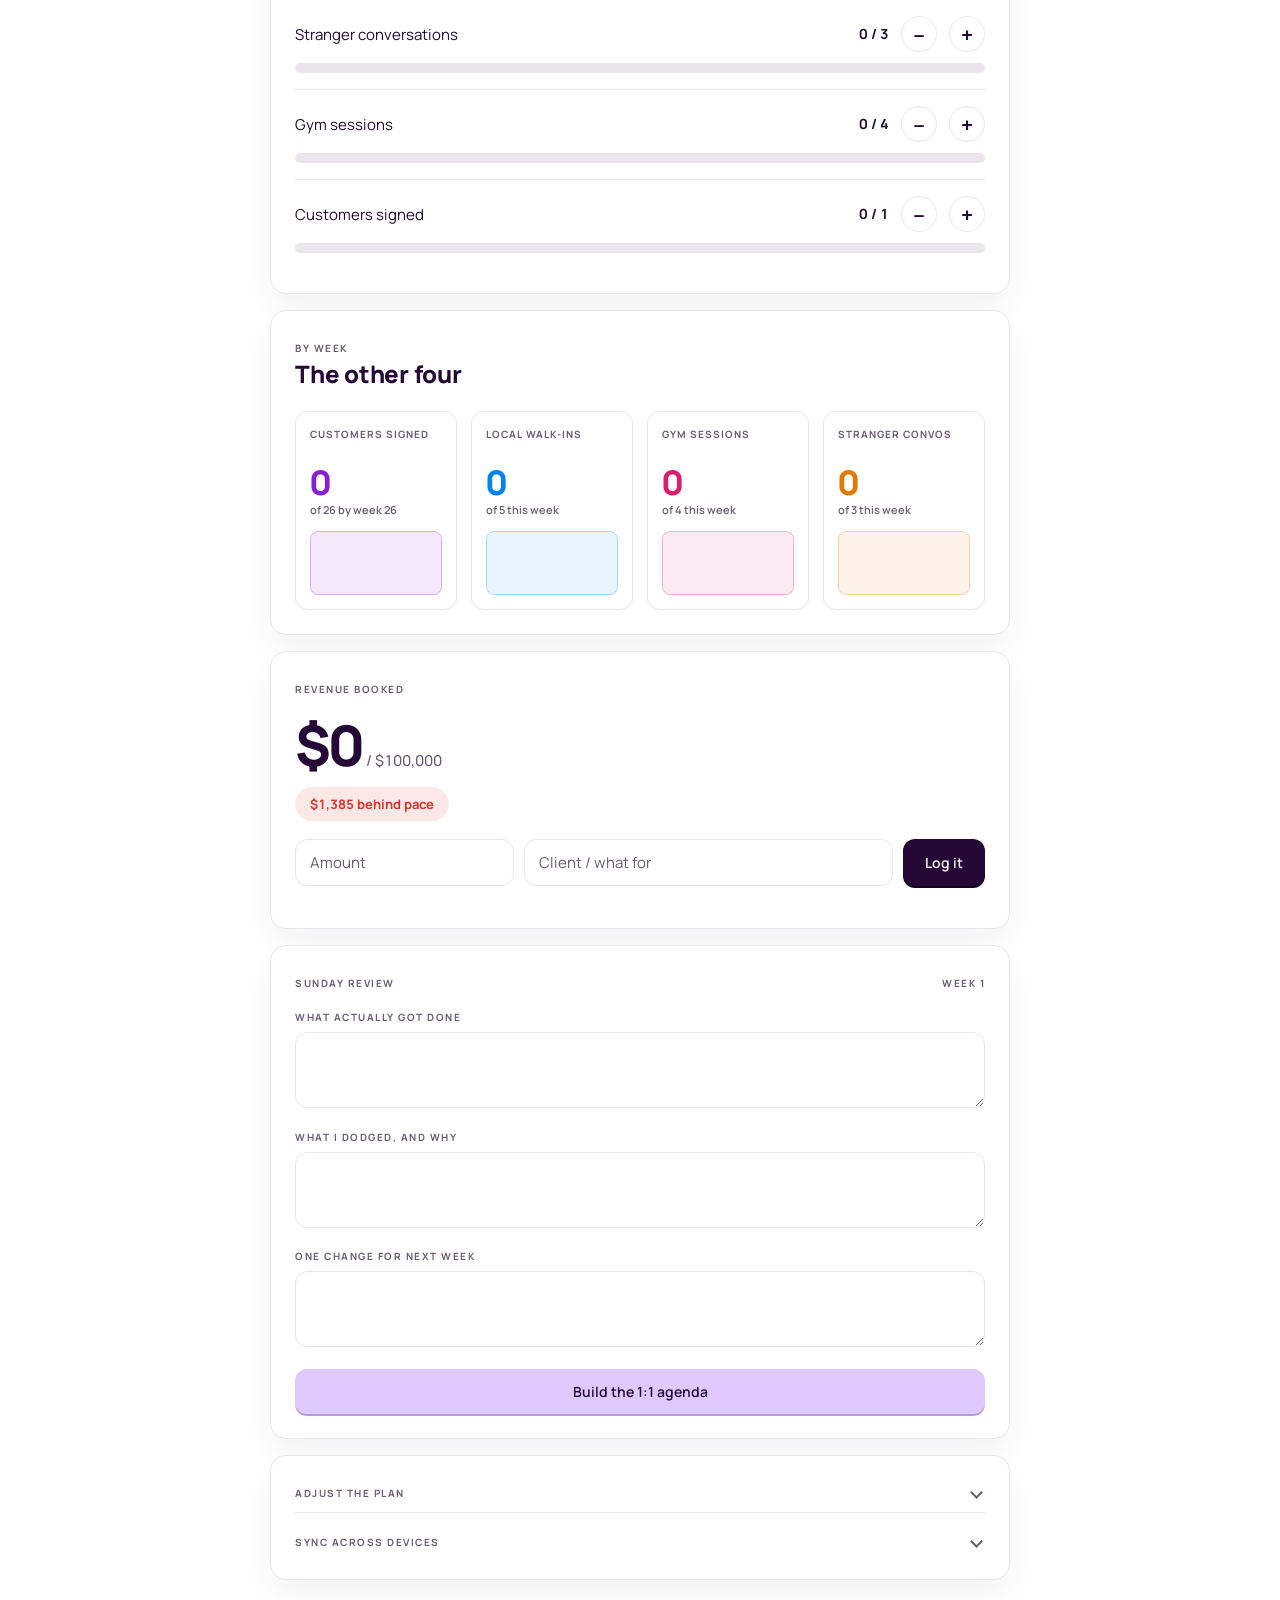
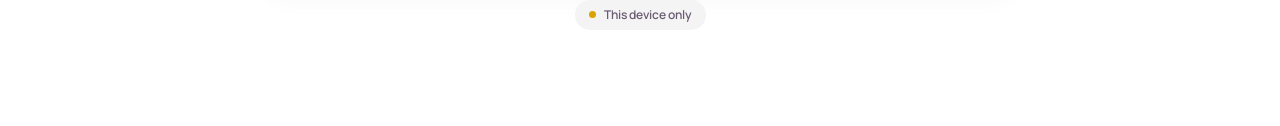
==== commit 7d96ddf6: "Redesign the top section, add week navigation, rework the chart and meters Top section - The gradien" ====
--- a/index.html
+++ b/index.html
@@ -13,32 +13,50 @@
 <body>
 
 <div class="cursor" aria-hidden="true"></div>
-<div class="cursor-dot" aria-hidden="true"></div>
-
-<!-- ============ MASTHEAD: the 26-week clock ============ -->
-<header class="mast">
+
+<!-- ============ TOP NAV: the 26-week clock, and the week selector ============ -->
+<header class="topbar">
   <div class="wrap">
-    <div class="label" id="datum">loading</div>
-    <h1 id="mast-title">Week —</h1>
-    <div class="mast-row">
-      <div class="mast-meta">
-        <span class="label" id="remaining"></span>
-        <span class="label" id="deadline"></span>
-      </div>
-      <span class="mast-pace num" id="mast-pace">—</span>
-    </div>
-    <div class="rail" id="rail" aria-hidden="true"></div>
+    <div class="topbar-row">
+      <button class="wknav" id="wk-prev" type="button" aria-label="Previous week">
+        <svg viewBox="0 0 24 24" aria-hidden="true"><path d="M15 5l-7 7 7 7"/></svg>
+      </button>
+
+      <h1 class="wk-title" id="wk-title" data-reveal-text>Week 1</h1>
+      <span class="wk-of" id="wk-of">of 26</span>
+
+      <button class="wknav" id="wk-next" type="button" aria-label="Next week">
+        <svg viewBox="0 0 24 24" aria-hidden="true"><path d="M9 5l7 7-7 7"/></svg>
+      </button>
+
+      <span class="pace-chip num" id="mast-pace">—</span>
+    </div>
+
+    <!-- One notch per week. Filled portion is the aurora gradient, so the
+         brand colour marks progress instead of sitting in a banner. -->
+    <div class="rail" id="rail">
+      <div class="rail-fill" id="rail-fill"></div>
+      <div class="rail-ticks" aria-hidden="true"></div>
+      <div class="rail-hits" id="rail-hits" role="tablist" aria-label="Jump to week"></div>
+    </div>
   </div>
 </header>
 
 <div class="wrap">
 
+  <div class="daterow">
+    <span id="datum">loading</span>
+    <span id="remaining"></span>
+    <span id="deadline"></span>
+    <button class="link-btn" id="back-now" type="button" hidden>Back to this week</button>
+  </div>
+
   <!-- ============ TODAY ============ -->
-  <section class="card" id="today-card">
+  <section class="card reveal" id="today-card">
     <div class="card-head">
       <div>
         <span class="label">Today</span>
-        <h2>Non-negotiable</h2>
+        <h2 data-reveal-text>Non-negotiable</h2>
       </div>
       <div class="today-ring">
         <svg viewBox="0 0 44 44" aria-hidden="true">
@@ -52,82 +70,67 @@
     <div id="today"></div>
   </section>
 
-  <!-- ============ STREAKS ============ -->
-  <section class="streaks">
-    <div class="streak">
-      <span class="label">Calling streak</span>
-      <span class="big num" id="streak-days">0</span>
-      <span class="unit">days unbroken</span>
-      <span class="spark" aria-hidden="true">🔥</span>
-    </div>
-    <div class="streak">
-      <span class="label">Conversations</span>
-      <span class="big num" id="streak-touch">0</span>
-      <span class="unit">had, all-time</span>
-    </div>
-  </section>
-
-  <!-- ============ WEEKLY INPUTS ============ -->
-  <section class="card">
-    <div class="card-head">
-      <div>
-        <span class="label">This week</span>
-        <h2>The inputs</h2>
-      </div>
-      <span class="label" id="week-window"></span>
-    </div>
-    <div id="metrics"></div>
-  </section>
-
-  <!-- ============ THE OTHER FOUR ============ -->
-  <section class="card">
-    <div class="card-head">
-      <div>
-        <span class="label">By week</span>
-        <h2>The other four</h2>
-      </div>
-    </div>
-    <div class="minis" id="minis"></div>
-  </section>
-
   <!-- ============ PACE CHART ============ -->
-  <section class="card ramp">
+  <section class="card ramp reveal">
     <div class="card-head">
       <div>
         <span class="label">Revenue vs. pace</span>
-        <h2 id="ramp-pct">—</h2>
-      </div>
+        <h2 id="ramp-pct" data-reveal-text>—</h2>
+      </div>
+      <span class="label num" id="rev-target"></span>
     </div>
     <div class="ramp-wrap" id="ramp-wrap">
       <svg id="ramp" aria-label="Revenue against target pace over 26 weeks" role="img"></svg>
       <div class="tip" id="ramp-tip" aria-hidden="true"></div>
     </div>
     <div class="legend">
-      <span><i class="swatch" style="background:#b9a3d6"></i>where you should be</span>
-      <span><i class="swatch" style="background:#8a1fd0"></i>where you are</span>
-    </div>
+      <span><i class="swatch swatch--target"></i>where you should be</span>
+      <span><i class="swatch swatch--actual"></i>where you are</span>
+    </div>
+  </section>
+
+  <!-- ============ WEEKLY INPUTS ============ -->
+  <section class="card reveal">
+    <div class="card-head">
+      <div>
+        <span class="label" id="inputs-eyebrow">This week</span>
+        <h2 data-reveal-text>The inputs</h2>
+      </div>
+      <span class="label" id="week-window"></span>
+    </div>
+    <div id="metrics"></div>
+  </section>
+
+  <!-- ============ THE OTHER FOUR ============ -->
+  <section class="card reveal">
+    <div class="card-head">
+      <div>
+        <span class="label">By week</span>
+        <h2 data-reveal-text>The other four</h2>
+      </div>
+    </div>
+    <div class="minis" id="minis"></div>
   </section>
 
   <!-- ============ REVENUE ============ -->
-  <section class="card">
+  <section class="card reveal">
     <div class="card-head">
       <div>
         <span class="label">Revenue booked</span>
       </div>
-      <span class="label num" id="rev-target"></span>
     </div>
     <div class="money" id="rev-total">$0<small> / $100,000</small></div>
-    <div><span class="pace-chip" id="pace">—</span></div>
+    <div><span class="pace-chip pace-chip--solid" id="pace">—</span></div>
     <div class="row">
       <input type="number" id="amt" placeholder="Amount" inputmode="decimal" aria-label="Amount" style="flex:1 1 110px;width:auto">
       <input type="text" id="who" placeholder="Client / what for" aria-label="Client or what for" style="flex:2 1 150px;width:auto">
-      <button class="btn" id="log-rev"><span>Log it</span></button>
+      <button class="btn" id="log-rev" type="button"><span>Log it</span></button>
     </div>
     <div class="ledger" id="ledger"></div>
   </section>
 
   <!-- ============ SUNDAY REVIEW ============ -->
-  <section class="card">
+  <section class="card reveal">
     <div class="card-head">
       <div>
         <span class="label">Sunday review</span>
@@ -146,22 +149,22 @@
       <label class="label" for="r-change">One change for next week</label>
       <textarea id="r-change" data-k="change"></textarea>
     </div>
-    <button class="btn ghost wide" id="make-agenda"><span>Build the 1:1 agenda</span></button>
+    <button class="btn ghost wide" id="make-agenda" type="button"><span>Build the 1:1 agenda</span></button>
     <div class="agenda" id="agenda" hidden></div>
   </section>
 
   <!-- ============ ADJUST + SYNC ============ -->
-  <section class="card">
+  <section class="card reveal">
     <details>
       <summary class="label">Adjust the plan</summary>
       <div style="margin-top:18px">
         <div class="label" style="margin-bottom:10px">Daily non-negotiables</div>
         <div id="edit-daily"></div>
-        <button class="btn ghost sm" id="add-daily"><span>+ Add daily</span></button>
+        <button class="btn ghost sm" id="add-daily" type="button"><span>+ Add daily</span></button>
 
         <div class="label" style="margin:22px 0 10px">Weekly targets</div>
         <div id="edit-weekly"></div>
-        <button class="btn ghost sm" id="add-weekly"><span>+ Add weekly</span></button>
+        <button class="btn ghost sm" id="add-weekly" type="button"><span>+ Add weekly</span></button>
 
         <p class="note">Change targets on Sundays, not on Wednesdays when you're behind. That's the whole point of the friend.</p>
       </div>
@@ -182,23 +185,23 @@
           <label class="label" for="sb-key">Anon key</label>
           <input type="text" id="sb-key" placeholder="eyJhbGciOi…" autocomplete="off" spellcheck="false">
         </div>
-        <button class="btn sm" id="sb-save"><span>Save keys</span></button>
+        <button class="btn sm" id="sb-save" type="button"><span>Save keys</span></button>
 
         <div id="sb-auth" style="margin-top:22px">
           <div class="field">
             <label class="label" for="sb-email">Your email</label>
             <input type="email" id="sb-email" placeholder="you@example.com" autocomplete="email">
           </div>
-          <button class="btn sm" id="sb-signin"><span>Email me a sign-in link</span></button>
-          <button class="btn ghost sm" id="sb-signout" hidden><span>Sign out</span></button>
+          <button class="btn sm" id="sb-signin" type="button"><span>Email me a sign-in link</span></button>
+          <button class="btn ghost sm" id="sb-signout" type="button" hidden><span>Sign out</span></button>
         </div>
 
         <p class="note" id="sb-msg"></p>
 
         <div class="label" style="margin:22px 0 10px">Backup</div>
         <div class="row" style="margin-top:0">
-          <button class="btn ghost sm" id="export"><span>Export JSON</span></button>
-          <button class="btn ghost sm" id="import-btn"><span>Import JSON</span></button>
+          <button class="btn ghost sm" id="export" type="button"><span>Export JSON</span></button>
+          <button class="btn ghost sm" id="import-btn" type="button"><span>Import JSON</span></button>
           <input type="file" id="import" accept="application/json,.json" hidden>
         </div>
       </div>
--- a/css/app.css
+++ b/css/app.css
@@ -1,7 +1,7 @@
 /* ==========================================================================
    26-week accountability dashboard — Whimsical plum design system.
-   Tokens come straight from DESIGN_2.md; the chart series palette is the
-   one exception (see --s1..--s4 below) and is documented there.
+   Tokens come from DESIGN_2.md; the chart series palette is the one
+   documented exception (see --s1..--s4).
    ========================================================================== */
 
 :root {
@@ -18,23 +18,18 @@
   --muted:         #6a5b72;
 
   /* ---- accents ---- */
-  --violet:        #ab2fed;   /* interactive text, icons — never a big fill */
+  --violet:        #ab2fed;
   --blue:          #0283ec;
   --indigo:        #4b38ee;
 
   /* ---- chart series ----
-     DESIGN_2's vivid violet + vivid blue are ΔE 1.6 apart under deuteranopia,
-     i.e. the same colour to ~5% of men. Slot 1 is a deepened violet that keeps
-     the brand family while clearing the CVD gate. Validated all-pairs on white:
-     worst CVD ΔE 8.0, all slots ≥3:1 contrast. */
+     DESIGN_2's own accents collapse under colour-blindness: vivid violet and
+     vivid blue sit ΔE 1.6 apart for deuteranopia. These four are validated
+     all-pairs on white — worst CVD ΔE 8.4, tritan 11.0, every slot ≥3:1. */
   --s1: #8a1fd0;              /* customers signed — cumulative */
   --s2: #0283ec;              /* local walk-ins */
-  --s3: #0d9268;              /* gym sessions */
-  --s4: #f2661a;              /* stranger convos */
-  --s1-tint: #f3e9fc;
-  --s2-tint: #e2f1fd;
-  --s3-tint: #e1f3ec;
-  --s4-tint: #fdeee4;
+  --s3: #d61f6d;              /* gym sessions */
+  --s4: #e07a00;              /* stranger convos */
 
   /* ---- status ---- */
   --good:          #0d9268;
@@ -42,9 +37,8 @@
   --bad:           #d8342b;
   --bad-tint:      #fbe8e6;
 
-  /* ---- gradients (full-bleed only, per DESIGN_2) ---- */
+  /* ---- gradients ---- */
   --aurora: linear-gradient(97deg, #3ca1ff 5.54%, #c852ff 49.85%, #ff60f0 94.14%);
-  --plum-pink: linear-gradient(142deg, #ba59ff 0%, #ba59ff 30%, #ff59f1 100%);
 
   /* ---- type ----
      One family, two roles. DESIGN_2 asks for Agrandir at display sizes and
@@ -57,13 +51,11 @@
   --r-sm: 8px;
   --r-md: 12px;
   --r-lg: 16px;
-  --r-xl: 28px;
   --pill: 9999px;
 
   /* plum-tinted shadows only — never neutral grey */
-  --lift:  0 16px 32px -4px rgba(37, 8, 53, .06);
+  --lift:   0 16px 32px -4px rgba(37, 8, 53, .06);
   --lift-2: 0 12px 16px -4px rgba(37, 8, 53, .12);
-  --hard:  0 3px 0 0 var(--shadow-color, #12041c);
 
   --ease-spring: cubic-bezier(.34, 1.56, .64, 1);
   --ease-out: cubic-bezier(.22, 1, .36, 1);
@@ -85,9 +77,8 @@
   overflow-x: hidden;
 }
 
-.wrap { max-width: 760px; margin: 0 auto; padding: 0 20px; }
-
-/* Numerals must never reflow as they tick. */
+.wrap { max-width: 780px; margin: 0 auto; padding: 0 20px; }
+
 .num, .tabular { font-variant-numeric: tabular-nums; }
 
 h1, h2, h3 { font-family: var(--display); font-weight: 800; letter-spacing: -.02em; margin: 0; }
@@ -102,34 +93,26 @@
 }
 
 /* ==========================================================================
-   Custom cursor — a circle that follows with easing and swells on targets.
-   Fine pointers only; touch keeps the native behaviour.
-   ========================================================================== */
-
-.cursor, .cursor-dot {
+   Cursor — one circle, nothing inside it.
+   Position and scale are both driven in rAF; a CSS transition on transform
+   would fight the loop and read as lag.
+   ========================================================================== */
+
+.cursor {
   position: fixed;
   top: 0; left: 0;
+  width: 14px; height: 14px;
+  margin: -7px 0 0 -7px;
   border-radius: 50%;
+  background: var(--plum);
   pointer-events: none;
   z-index: 9999;
   opacity: 0;
-  transition: opacity .25s ease;
-}
-.cursor {
-  width: 34px; height: 34px;
-  margin: -17px 0 0 -17px;
-  border: 1.5px solid var(--plum);
-  transition: width .3s var(--ease-spring), height .3s var(--ease-spring),
-              margin .3s var(--ease-spring), background-color .3s ease,
-              border-color .3s ease, opacity .25s ease;
-}
-.cursor-dot {
-  width: 5px; height: 5px;
-  margin: -2.5px 0 0 -2.5px;
-  background: var(--plum);
-}
-html.has-cursor .cursor,
-html.has-cursor .cursor-dot { opacity: 1; }
+  will-change: transform;
+  transition: opacity .2s ease, background-color .25s ease;
+}
+html.has-cursor .cursor { opacity: 1; }
+html.has-cursor .cursor.hot { background: var(--violet); }
 html.has-cursor,
 html.has-cursor a,
 html.has-cursor button,
@@ -137,80 +120,104 @@
 html.has-cursor textarea,
 html.has-cursor summary { cursor: none; }
 
-/* over something clickable */
-.cursor.is-hot {
-  width: 58px; height: 58px;
-  margin: -29px 0 0 -29px;
-  background: rgba(171, 47, 237, .1);
-  border-color: var(--violet);
-}
-.cursor.is-down { width: 26px; height: 26px; margin: -13px 0 0 -13px; }
-
-/* ==========================================================================
-   Masthead — the 26-week clock. Full-bleed gradient, as the system requires.
-   ========================================================================== */
-
-.mast {
+/* ==========================================================================
+   Top nav — the clock and the week selector
+   ========================================================================== */
+
+.topbar {
+  position: sticky; top: 0; z-index: 60;
+  background: rgba(255, 255, 255, .88);
+  backdrop-filter: saturate(180%) blur(14px);
+  -webkit-backdrop-filter: saturate(180%) blur(14px);
+  border-bottom: 1px solid var(--mist);
+  padding: 14px 0 0;
+  margin-bottom: 22px;
+}
+.topbar-row { display: flex; align-items: center; gap: 10px; }
+
+.wknav {
+  flex: 0 0 34px; width: 34px; height: 34px;
+  border: 1px solid var(--mist); background: var(--canvas);
+  border-radius: var(--pill); padding: 0;
+  display: grid; place-items: center; cursor: pointer;
+  transition: background .18s ease, border-color .18s ease, transform .18s var(--ease-spring);
+}
+.wknav svg { width: 16px; height: 16px; fill: none; stroke: var(--plum); stroke-width: 2.4; stroke-linecap: round; stroke-linejoin: round; }
+.wknav:hover:not(:disabled) { background: var(--plum); border-color: var(--plum); transform: scale(1.08); }
+.wknav:hover:not(:disabled) svg { stroke: #fff; }
+.wknav:disabled { opacity: .3; cursor: default; }
+
+.wk-title { font-size: clamp(21px, 5.2vw, 27px); line-height: 1.05; letter-spacing: -.03em; }
+.wk-of { font-size: 13px; font-weight: 600; color: var(--muted); margin-left: -2px; }
+
+.pace-chip {
+  margin-left: auto;
+  font-size: 12.5px; font-weight: 700; font-variant-numeric: tabular-nums;
+  padding: 8px 15px; border-radius: var(--pill);
+  background: var(--soft); color: var(--muted);
+  white-space: nowrap;
+  transition: background .3s ease, color .3s ease;
+}
+.pace-chip[data-s="ahead"]  { background: var(--good-tint); color: #0a6b4d; }
+.pace-chip[data-s="behind"] { background: var(--bad-tint);  color: var(--bad); }
+.pace-chip--solid { margin-left: 0; font-size: 13px; margin-top: 14px; display: inline-block; }
+
+/* --- the 26-week rail --- */
+.rail {
+  position: relative; height: 10px;
+  margin: 14px 0 12px;
+  background: var(--mist);
+  border-radius: var(--pill);
+  overflow: hidden;
+}
+.rail-fill {
+  position: absolute; inset: 0 auto 0 0; width: 0;
+  background: var(--aurora);
+  border-radius: var(--pill);
+  transition: width .8s var(--ease-out);
+}
+/* one hairline notch per week boundary */
+.rail-ticks {
+  position: absolute; inset: 0;
+  background: repeating-linear-gradient(
+    90deg,
+    transparent 0,
+    transparent calc(100% / 26 - 1.5px),
+    rgba(255, 255, 255, .95) calc(100% / 26 - 1.5px),
+    rgba(255, 255, 255, .95) calc(100% / 26)
+  );
+  pointer-events: none;
+}
+.rail-hits { position: absolute; inset: 0; display: flex; }
+.rail-hits button {
+  flex: 1; border: 0; background: none; padding: 0; cursor: pointer;
   position: relative;
-  background: var(--plum-pink);
-  color: #fff;
-  padding: 26px 0 24px;
-  overflow: hidden;
-  margin-bottom: 28px;
-}
-/* printed-paper grain over the gradient */
-.mast::after {
-  content: '';
-  position: absolute; inset: 0;
-  background-image: url("data:image/svg+xml,%3Csvg xmlns='http://www.w3.org/2000/svg' width='140' height='140'%3E%3Cfilter id='n'%3E%3CfeTurbulence type='fractalNoise' baseFrequency='.85' numOctaves='3'/%3E%3C/filter%3E%3Crect width='140' height='140' filter='url(%23n)' opacity='.42'/%3E%3C/svg%3E");
-  opacity: .16;
-  pointer-events: none;
-  mix-blend-mode: overlay;
-}
-.mast > * { position: relative; z-index: 1; }
-.mast .label { color: rgba(255, 255, 255, .78); }
-
-.mast h1 {
-  font-size: clamp(38px, 11vw, 64px);
-  line-height: .95;
-  letter-spacing: -.03em;
-  margin: 8px 0 0;
-}
-.mast-row {
-  display: flex; justify-content: space-between; align-items: flex-end;
-  gap: 16px; flex-wrap: wrap; margin-top: 14px;
-}
-.mast-meta { display: flex; gap: 18px; flex-wrap: wrap; }
-
-/* pace headline chip, mirrors the chart's NOW gap */
-.mast-pace {
-  font-size: 13px; font-weight: 700;
-  padding: 8px 16px; border-radius: var(--pill);
-  background: rgba(255, 255, 255, .17);
-  border: 1px solid rgba(255, 255, 255, .3);
-  backdrop-filter: blur(8px);
-  white-space: nowrap;
-}
-
-/* 26 segments — one per week — so the deadline is always visible */
-.rail { display: flex; gap: 3px; margin-top: 20px; }
-.rail i {
-  flex: 1; height: 6px; border-radius: 2px;
-  background: rgba(255, 255, 255, .26);
-  transform-origin: bottom;
-  animation: railIn .5s var(--ease-spring) backwards;
-}
-.rail i.done { background: #fff; }
-.rail i.now {
-  background: #fff;
-  box-shadow: 0 0 0 2px rgba(255, 255, 255, .45);
-  animation: railIn .5s var(--ease-spring) backwards, pulse 2.2s ease-in-out 1s infinite;
-}
-@keyframes railIn { from { transform: scaleY(.2); opacity: 0; } }
-@keyframes pulse { 50% { box-shadow: 0 0 0 5px rgba(255, 255, 255, 0); } }
-
-/* ==========================================================================
-   Cards
+}
+.rail-hits button:disabled { cursor: default; }
+.rail-hits button::after {
+  content: ''; position: absolute; inset: 0;
+  background: var(--plum); opacity: 0;
+  transition: opacity .18s ease;
+}
+.rail-hits button:hover:not(:disabled)::after { opacity: .22; }
+/* The selected week is outlined, not filled — a solid block reads as a hole
+   punched in the gradient rather than a marker sitting on it. */
+.rail-hits button[aria-selected="true"]::after {
+  opacity: 1;
+  background: none;
+  box-shadow: inset 0 0 0 2px var(--plum);
+  border-radius: 3px;
+}
+
+.daterow {
+  display: flex; gap: 16px; flex-wrap: wrap; align-items: center;
+  font-size: 11px; font-weight: 700; letter-spacing: .12em; text-transform: uppercase;
+  color: var(--muted);
+  margin-bottom: 22px;
+}
+
+/* ==========================================================================
+   Cards + section reveals
    ========================================================================== */
 
 .card {
@@ -227,17 +234,35 @@
 }
 .card-head h2 { font-size: 24px; letter-spacing: -.24px; }
 
-/* ==========================================================================
-   Today — the morning screen. Biggest tap targets on the page.
+.reveal { opacity: 0; transform: translateY(22px); }
+.reveal.in {
+  opacity: 1; transform: none;
+  transition: opacity .55s var(--ease-out), transform .7s var(--ease-out);
+}
+
+/* per-character text reveal: up from below, left to right */
+.rt { display: inline-block; overflow: hidden; vertical-align: bottom; padding-bottom: .08em; }
+/* longhand, not the shorthand: each character carries its own inline
+   transition-delay and a shorthand here would reset it to 0 */
+.rt i {
+  display: inline-block; font-style: normal;
+  transform: translateY(110%);
+  transition-property: transform;
+  transition-duration: .75s;
+  transition-timing-function: var(--ease-out);
+}
+.rt-in i { transform: none; }
+
+/* ==========================================================================
+   Today
    ========================================================================== */
 
 .today-ring { display: flex; align-items: center; gap: 14px; }
 .today-ring svg { width: 44px; height: 44px; transform: rotate(-90deg); }
 .today-ring .track { stroke: var(--mist); }
 .today-ring .fill {
-  stroke: var(--violet);
-  stroke-linecap: round;
-  transition: stroke-dashoffset .6s var(--ease-spring);
+  stroke: var(--violet); stroke-linecap: round;
+  transition: stroke-dashoffset .7s var(--ease-spring);
 }
 .today-ring .count { font-family: var(--display); font-size: 20px; font-weight: 800; }
 
@@ -277,124 +302,11 @@
 
 .keystone {
   font-size: 9px; font-weight: 700; letter-spacing: .15em;
-  color: var(--violet); background: var(--s1-tint);
+  color: var(--violet); background: #f5eafd;
   padding: 5px 10px; border-radius: var(--pill);
   white-space: nowrap;
 }
-
-/* the whole-list celebration */
 .card.all-done { border-color: var(--violet); }
-
-/* ==========================================================================
-   Streaks — solid blocks, weight at the top of the page
-   ========================================================================== */
-
-.streaks { display: grid; grid-template-columns: 1fr 1fr; gap: 16px; margin-bottom: 16px; }
-.streak {
-  border-radius: var(--r-lg); padding: 22px;
-  box-shadow: var(--lift); overflow: hidden; position: relative;
-}
-.streak:first-child { background: var(--plum); color: #fff; }
-.streak:first-child .label { color: var(--wash); }
-.streak:last-child { background: var(--wash); color: var(--plum); }
-.streak:last-child .label { color: var(--mauve); }
-.streak .big {
-  font-family: var(--display); font-weight: 800;
-  font-size: clamp(38px, 11vw, 52px); line-height: 1; letter-spacing: -.03em;
-  display: block; margin: 10px 0 4px;
-}
-.streak .unit { font-size: 10px; font-weight: 700; letter-spacing: .15em; text-transform: uppercase; opacity: .8; }
-
-/* a flame that grows with the streak */
-.streak .spark {
-  position: absolute; right: -10px; bottom: -12px;
-  font-size: 68px; line-height: 1; opacity: .14;
-  transform-origin: bottom center;
-  animation: flicker 3.5s ease-in-out infinite;
-}
-@keyframes flicker {
-  0%, 100% { transform: scale(1) rotate(-3deg); }
-  50%      { transform: scale(1.09) rotate(3deg); }
-}
-
-/* ==========================================================================
-   "The other four" — liquid fill meters
-   ========================================================================== */
-
-.minis { display: grid; grid-template-columns: 1fr 1fr; gap: 14px; }
-@media (min-width: 620px) { .minis { grid-template-columns: repeat(4, 1fr); } }
-
-.mini {
-  background: var(--tint); border-radius: var(--r-md);
-  padding: 16px 14px 14px; position: relative; overflow: hidden;
-}
-.mini .name {
-  font-size: 10px; font-weight: 700; letter-spacing: .07em; text-transform: uppercase;
-  color: var(--c); opacity: .8; display: block; line-height: 1.35; min-height: 2.7em;
-}
-.mini .v {
-  font-family: var(--display); font-weight: 800; font-size: 32px; line-height: 1;
-  letter-spacing: -.02em; color: var(--c); display: block; margin: 10px 0 2px;
-}
-.mini .of { font-size: 11px; font-weight: 500; color: var(--c); opacity: .72; display: block; }
-
-/* the jar the liquid sits in */
-.jar { position: relative; margin-top: 12px; height: 62px; border-radius: var(--r-sm); overflow: hidden; }
-.jar svg { display: block; width: 100%; height: 100%; }
-.jar .target-line { stroke: var(--c); stroke-width: 1.5; stroke-dasharray: 3 3; opacity: .55; }
-
-/* target met — the jar glows and the badge pops in */
-.mini.hit { box-shadow: inset 0 0 0 2px var(--c); }
-.mini .flag {
-  position: absolute; top: 12px; right: 12px;
-  width: 22px; height: 22px; border-radius: 50%;
-  background: var(--c); color: #fff;
-  display: grid; place-items: center;
-  transform: scale(0); transition: transform .4s var(--ease-spring);
-}
-.mini.hit .flag { transform: scale(1); }
-.mini .flag svg { width: 12px; height: 12px; }
-
-/* weekly history under the jar */
-.spark-row { display: flex; align-items: flex-end; gap: 2px; height: 18px; margin-top: 10px; }
-.spark-row i {
-  flex: 1; background: var(--c); opacity: .32; border-radius: 2px 2px 0 0;
-  min-height: 2px; transform-origin: bottom;
-  transition: height .5s var(--ease-spring);
-}
-.spark-row i.last { opacity: .9; }
-
-/* ==========================================================================
-   Pace chart
-   ========================================================================== */
-
-.ramp svg { display: block; width: 100%; height: auto; overflow: visible; touch-action: pan-y; }
-.ramp .grid-line { stroke: var(--mist); stroke-width: 1; }
-.ramp .month-line { stroke: var(--mist); stroke-width: 1; stroke-dasharray: 2 5; }
-.ramp .axis-text { font-family: var(--body); font-size: 9px; font-weight: 600; fill: var(--muted); }
-.ramp .now-line { stroke: var(--plum); stroke-width: 1.5; stroke-dasharray: 4 4; }
-.ramp .now-text { font-family: var(--body); font-size: 9px; font-weight: 700; fill: var(--plum); letter-spacing: .1em; }
-
-.legend { display: flex; gap: 10px; flex-wrap: wrap; margin-top: 16px; font-size: 11px; font-weight: 700; color: var(--muted); }
-.legend span { background: var(--soft); border-radius: var(--pill); padding: 6px 12px; }
-.swatch { display: inline-block; width: 9px; height: 9px; border-radius: 3px; margin-right: 7px; vertical-align: -1px; }
-
-/* crosshair readout */
-.ramp .hover-line { stroke: var(--plum); stroke-width: 1; opacity: .3; }
-.tip {
-  position: absolute; pointer-events: none; z-index: 20;
-  background: var(--plum); color: #fff;
-  border-radius: var(--r-md); padding: 10px 13px;
-  font-size: 12px; line-height: 1.45; white-space: nowrap;
-  box-shadow: var(--lift-2);
-  opacity: 0; transform: translate(-50%, -118%) scale(.94);
-  transition: opacity .16s ease, transform .16s var(--ease-out);
-}
-.tip.on { opacity: 1; transform: translate(-50%, -128%) scale(1); }
-.tip b { font-variant-numeric: tabular-nums; }
-.tip .t-behind { color: #ff9f97; }
-.tip .t-ahead { color: #7ee6c0; }
-.ramp-wrap { position: relative; }
 
 /* ==========================================================================
    Weekly inputs
@@ -409,23 +321,119 @@
 
 .step {
   width: 36px; height: 36px; flex: 0 0 36px;
-  border: 0; background: var(--soft); color: var(--plum);
+  border: 1px solid var(--mist); background: var(--canvas); color: var(--plum);
   border-radius: var(--pill);
-  font-size: 20px; font-weight: 700; line-height: 1;
+  font-size: 19px; font-weight: 700; line-height: 1;
   display: grid; place-items: center; padding: 0; cursor: pointer;
-  transition: transform .12s var(--ease-spring), background .18s ease, color .18s ease;
-}
-.step:hover { background: var(--mist); }
-.step:active { transform: scale(.86); background: var(--plum); color: #fff; }
-
-/* --soft is too close to white to read as an empty track at 0 */
-.bar { height: 10px; background: var(--mist); border-radius: var(--pill); overflow: hidden; }
+  transition: transform .16s var(--ease-spring), background .18s ease,
+              color .18s ease, border-color .18s ease, box-shadow .18s ease;
+}
+.step:hover {
+  background: var(--violet); border-color: var(--violet); color: #fff;
+  transform: scale(1.12);
+  box-shadow: 0 4px 12px -2px rgba(171, 47, 237, .45);
+}
+.step:active { transform: scale(.88); background: var(--plum); border-color: var(--plum); }
+
+.bar { position: relative; height: 10px; background: var(--mist); border-radius: var(--pill); overflow: hidden; }
 .bar i {
   display: block; height: 100%; border-radius: var(--pill);
   background: var(--violet);
-  transition: width .55s var(--ease-spring), background-color .3s ease;
+  transition: width .75s var(--ease-spring), background-color .35s ease;
 }
 .metric[data-hit="1"] .bar i { background: var(--good); }
+/* a highlight travels the filled portion while it is short of target */
+.bar i::after {
+  content: ''; position: absolute; inset: 0;
+  background: linear-gradient(90deg, transparent, rgba(255,255,255,.55), transparent);
+  transform: translateX(-100%);
+  animation: sheen 2.4s ease-in-out infinite;
+}
+.metric[data-hit="1"] .bar i::after { animation: none; }
+@keyframes sheen { 0% { transform: translateX(-100%); } 60%, 100% { transform: translateX(300%); } }
+
+/* ==========================================================================
+   The other four — liquid meters on white, no tinted blocks
+   ========================================================================== */
+
+.minis { display: grid; grid-template-columns: 1fr 1fr; gap: 14px; }
+@media (min-width: 640px) { .minis { grid-template-columns: repeat(4, 1fr); } }
+
+.mini {
+  position: relative;
+  background: var(--canvas);
+  border: 1px solid var(--mist);
+  border-radius: var(--r-md);
+  padding: 16px 14px 14px;
+  overflow: hidden;
+  transition: border-color .3s ease, box-shadow .3s ease, transform .3s var(--ease-spring);
+}
+.mini:hover { transform: translateY(-3px); box-shadow: var(--lift); }
+.mini .name {
+  font-size: 10px; font-weight: 700; letter-spacing: .1em; text-transform: uppercase;
+  color: var(--muted); display: block; line-height: 1.35; min-height: 2.7em;
+}
+.mini .v {
+  font-family: var(--display); font-weight: 800; font-size: 34px; line-height: 1;
+  letter-spacing: -.03em; color: var(--c); display: block; margin: 10px 0 3px;
+  font-variant-numeric: tabular-nums;
+}
+.mini .of { font-size: 11px; font-weight: 600; color: var(--muted); display: block; }
+
+.jar {
+  position: relative; margin-top: 14px; height: 64px;
+  border-radius: var(--r-sm); overflow: hidden;
+}
+.jar svg { display: block; width: 100%; height: 100%; }
+/* keeps an empty jar reading as a container rather than a blank patch */
+.jar::after {
+  content: ''; position: absolute; inset: 0;
+  border: 1px solid var(--c); opacity: .28;
+  border-radius: var(--r-sm); pointer-events: none;
+}
+
+.mini.hit { border-color: var(--c); }
+.mini .flag {
+  position: absolute; top: 12px; right: 12px;
+  width: 22px; height: 22px; border-radius: 50%;
+  background: var(--c); color: #fff;
+  display: grid; place-items: center;
+  transform: scale(0); transition: transform .45s var(--ease-spring);
+}
+.mini.hit .flag { transform: scale(1); }
+.mini .flag svg { width: 12px; height: 12px; }
+
+/* ==========================================================================
+   Pace chart
+   ========================================================================== */
+
+.ramp svg { display: block; width: 100%; height: auto; overflow: visible; touch-action: pan-y; }
+.ramp .grid-line { stroke: var(--mist); stroke-width: 1; }
+.ramp .axis-text { font-family: var(--body); font-size: 9px; font-weight: 600; fill: var(--muted); }
+.ramp .now-line { stroke: var(--mist); stroke-width: 1.5; }
+.ramp .now-text { font-family: var(--body); font-size: 9px; font-weight: 700; fill: var(--muted); letter-spacing: .1em; }
+
+.legend { display: flex; gap: 10px; flex-wrap: wrap; margin-top: 16px; font-size: 11px; font-weight: 700; color: var(--muted); }
+.legend span { background: var(--soft); border-radius: var(--pill); padding: 6px 12px; }
+.swatch { display: inline-block; width: 14px; height: 4px; border-radius: 2px; margin-right: 7px; vertical-align: 2px; }
+.swatch--target { background: #cbb8e4; }
+.swatch--actual { background: linear-gradient(90deg, #8a1fd0, #ff60f0); }
+
+.ramp-wrap { position: relative; }
+.ramp .hover-line { stroke: var(--plum); stroke-width: 1; opacity: .22; }
+.tip {
+  position: absolute; pointer-events: none; z-index: 20;
+  background: var(--plum); color: #fff;
+  border-radius: var(--r-md); padding: 10px 13px;
+  font-size: 12px; line-height: 1.5; white-space: nowrap;
+  box-shadow: var(--lift-2);
+  opacity: 0; transform: translate(-50%, -118%) scale(.94);
+  transition: opacity .16s ease, transform .16s var(--ease-out);
+}
+.tip.on { opacity: 1; transform: translate(-50%, -128%) scale(1); }
+.tip b { font-variant-numeric: tabular-nums; }
+.tip .t-behind { color: #ff9f97; }
+.tip .t-ahead { color: #7ee6c0; }
 
 /* ==========================================================================
    Revenue
@@ -437,12 +445,6 @@
   font-variant-numeric: tabular-nums;
 }
 .money small { font-family: var(--body); font-size: 15px; font-weight: 500; letter-spacing: 0; color: var(--muted); }
-.pace-chip {
-  font-size: 13px; font-weight: 700; font-variant-numeric: tabular-nums;
-  padding: 8px 16px; border-radius: var(--pill); display: inline-block; margin-top: 14px;
-}
-.pace-chip[data-s="ahead"] { background: var(--good-tint); color: #0a6b4d; }
-.pace-chip[data-s="behind"] { background: var(--bad-tint); color: var(--bad); }
 
 .row { display: flex; gap: 10px; margin-top: 18px; flex-wrap: wrap; }
 input[type=text], input[type=number], input[type=email], textarea {
@@ -476,32 +478,35 @@
 .del:hover { color: var(--bad); transform: scale(1.2) rotate(90deg); }
 
 /* ==========================================================================
-   Buttons — plum fill, hard shadow that collapses under the press
+   Buttons — lift on hover, depress on press. No wipes.
    ========================================================================== */
 
 .btn {
-  position: relative; overflow: hidden;
   border: 0; background: var(--plum); color: #fff;
   padding: 13px 22px; border-radius: var(--r-md);
   font-family: var(--body); font-size: 14px; font-weight: 600;
   cursor: pointer;
-  --shadow-color: #12041c;
-  box-shadow: var(--hard);
-  transition: transform .12s var(--ease-out), box-shadow .12s var(--ease-out);
-}
-.btn > span { position: relative; z-index: 1; }
-/* violet wipes across from the left on hover */
-.btn::before {
-  content: ''; position: absolute; inset: 0;
+  box-shadow: 0 2px 0 0 #12041c;
+  transition: transform .18s var(--ease-out), box-shadow .18s var(--ease-out),
+              background-color .22s ease;
+}
+.btn:hover {
   background: var(--violet);
-  transform: scaleX(0); transform-origin: left;
-  transition: transform .38s var(--ease-out);
-}
-.btn:hover::before { transform: scaleX(1); }
-.btn:active { transform: translateY(3px); box-shadow: 0 0 0 0 var(--shadow-color); }
-
-.btn.ghost { background: var(--wash); color: var(--plum); --shadow-color: #b79ae0; }
-.btn.ghost::before { background: var(--bloom); }
+  transform: translateY(-2px);
+  box-shadow: 0 4px 0 0 #7c1cad, 0 10px 20px -8px rgba(171, 47, 237, .6);
+}
+.btn:active {
+  transform: translateY(2px);
+  box-shadow: 0 0 0 0 #12041c;
+  transition-duration: .06s;
+}
+
+.btn.ghost { background: var(--wash); color: var(--plum); box-shadow: 0 2px 0 0 #b79ae0; }
+.btn.ghost:hover {
+  background: var(--bloom); color: var(--plum);
+  box-shadow: 0 4px 0 0 #c79ad0, 0 10px 20px -8px rgba(233, 189, 237, .8);
+}
+.btn.ghost:active { box-shadow: 0 0 0 0 #b79ae0; }
 .btn.wide { width: 100%; }
 .btn.sm { font-size: 13px; padding: 9px 14px; }
 
@@ -530,17 +535,16 @@
 details:first-child { border-top: 0; padding-top: 0; margin-top: 0; }
 summary {
   cursor: pointer; list-style: none;
-  padding: 6px 0; position: relative; padding-right: 26px;
+  padding: 6px 26px 6px 0; position: relative;
   transition: color .18s ease;
 }
 summary:hover { color: var(--violet); }
 summary::-webkit-details-marker { display: none; }
-/* chevron that flips when the section opens */
 summary::after {
   content: ''; position: absolute; right: 4px; top: 50%;
   width: 7px; height: 7px; margin-top: -5px;
   border-right: 2px solid currentColor; border-bottom: 2px solid currentColor;
-  transform: rotate(45deg); transform-origin: center;
+  transform: rotate(45deg);
   transition: transform .25s var(--ease-spring);
 }
 details[open] > summary::after { transform: rotate(-135deg); margin-top: -2px; }
@@ -553,29 +557,26 @@
    Sync
    ========================================================================== */
 
-.sync-bar {
-  display: flex; align-items: center; justify-content: center; gap: 10px;
-  margin-top: 20px; flex-wrap: wrap;
-}
+.sync-bar { display: flex; align-items: center; justify-content: center; gap: 10px; margin-top: 20px; flex-wrap: wrap; }
 .chip {
   display: inline-flex; align-items: center; gap: 8px;
   font-size: 12px; font-weight: 600; color: var(--muted);
   background: var(--soft); border-radius: var(--pill); padding: 7px 14px;
 }
 .chip .led { width: 7px; height: 7px; border-radius: 50%; background: var(--muted); }
-.chip[data-s="synced"] .led { background: var(--good); }
+.chip[data-s="synced"]  .led { background: var(--good); }
 .chip[data-s="syncing"] .led { background: var(--blue); animation: blink 1s ease-in-out infinite; }
-.chip[data-s="local"]  .led { background: #d9a400; }
-.chip[data-s="error"]  .led { background: var(--bad); }
+.chip[data-s="local"]   .led { background: #d9a400; }
+.chip[data-s="error"]   .led { background: var(--bad); }
 @keyframes blink { 50% { opacity: .25; } }
 
 .link-btn {
   background: none; border: 0; padding: 0;
-  color: var(--violet); font-family: var(--body); font-size: 12px; font-weight: 600;
+  color: var(--violet); font-family: var(--body);
+  font-size: 11px; font-weight: 700; letter-spacing: .12em; text-transform: uppercase;
   cursor: pointer; text-decoration: underline; text-underline-offset: 3px;
 }
 
-/* celebration particles */
 .confetti { position: fixed; inset: 0; pointer-events: none; z-index: 9998; }
 
 @media (prefers-reduced-motion: reduce) {
@@ -584,11 +585,13 @@
     animation-duration: .01ms !important;
     animation-iteration-count: 1 !important;
   }
+  .reveal { opacity: 1; transform: none; }
+  .rt i { transform: none; }
 }
 
 @media (max-width: 420px) {
   .wrap { padding: 0 14px; }
   .card { padding: 18px; }
-  .streaks { gap: 12px; }
-  .streak { padding: 18px; }
-}
+  .daterow { gap: 10px; font-size: 10px; }
+  .pace-chip { font-size: 11.5px; padding: 7px 12px; }
+}
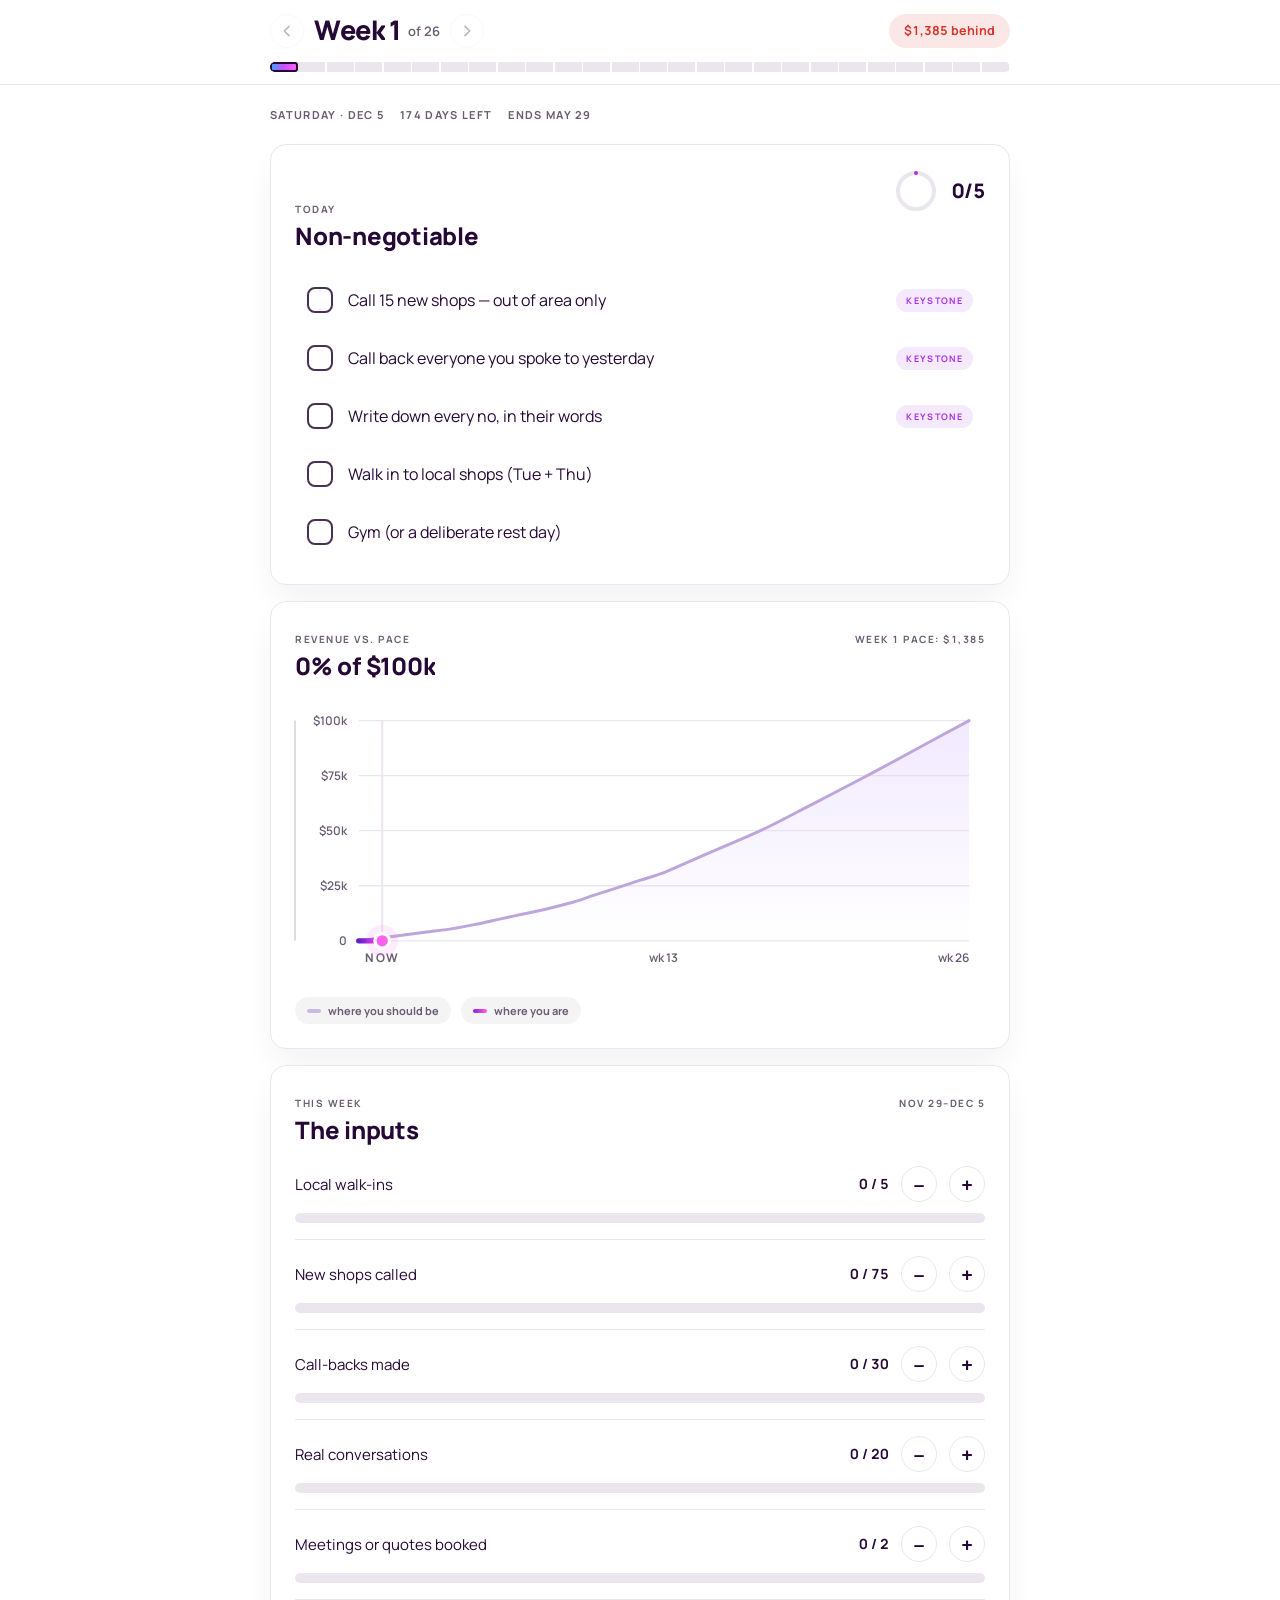
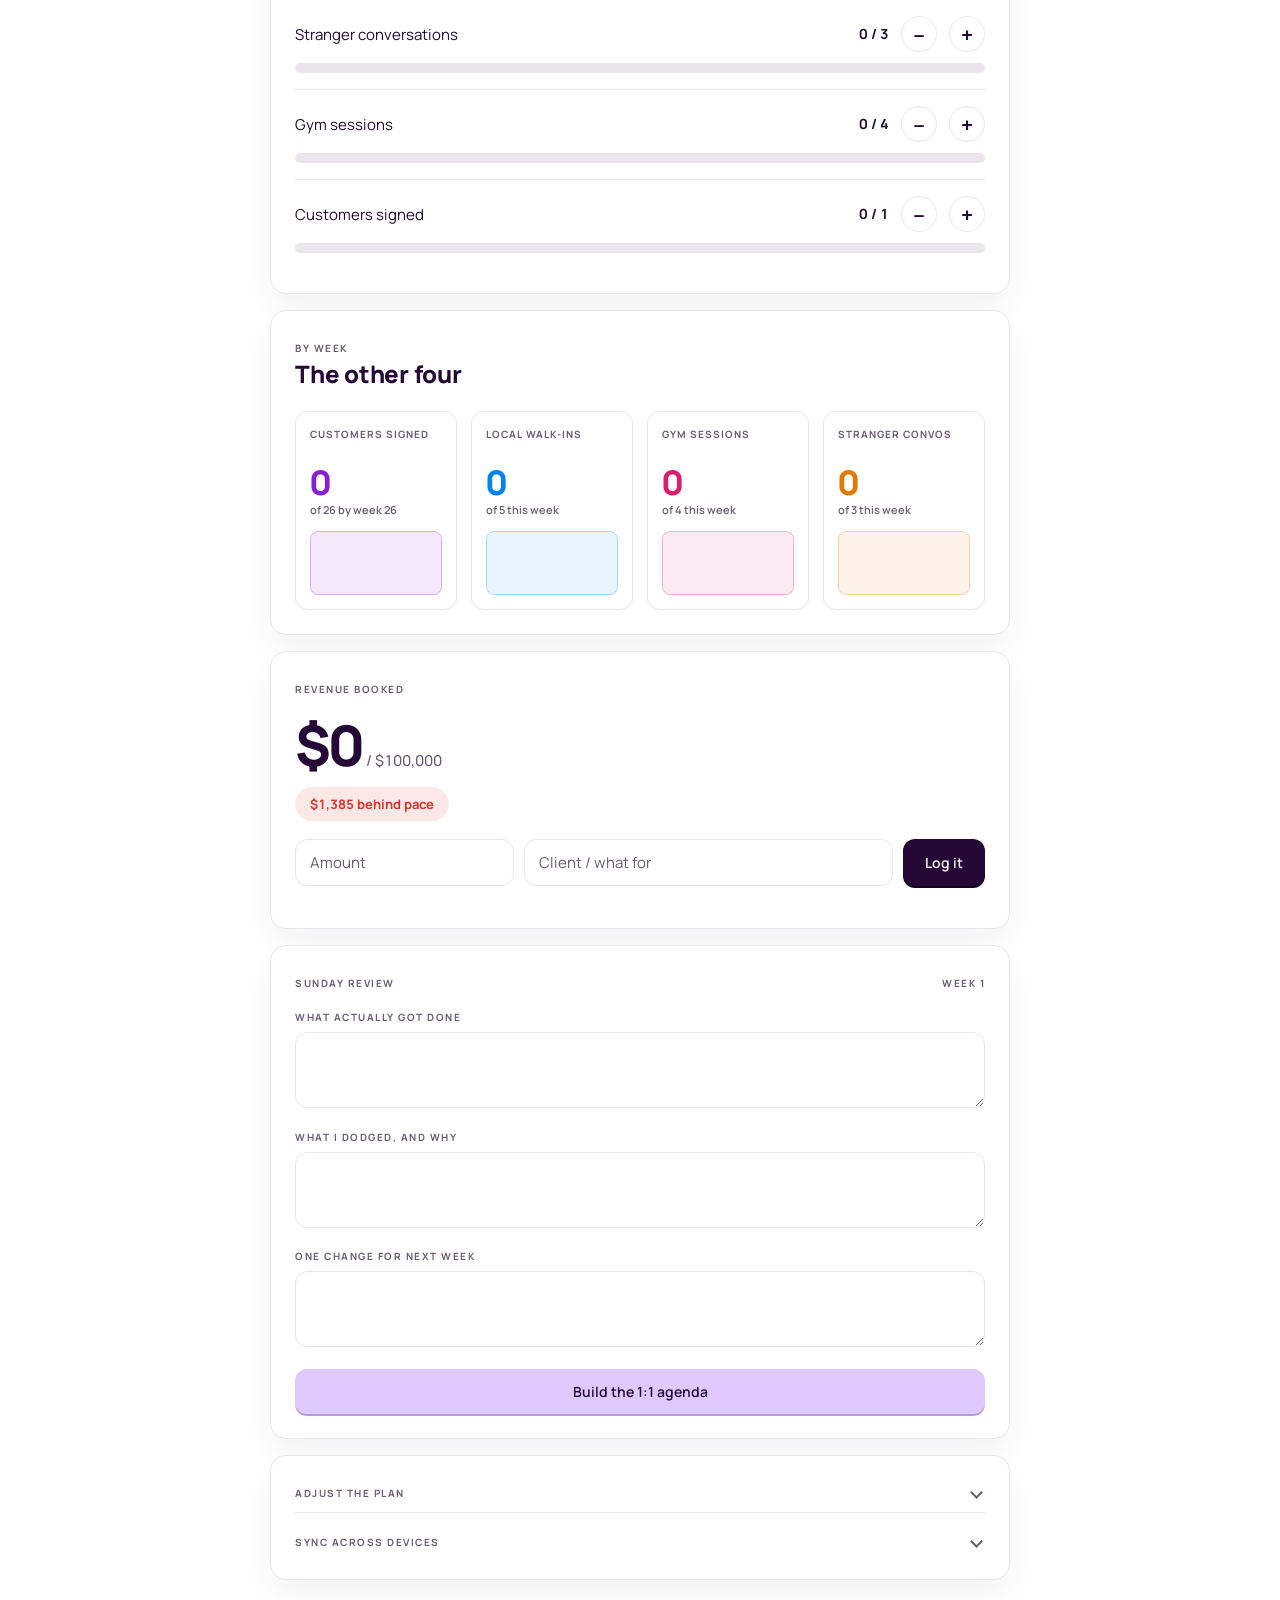
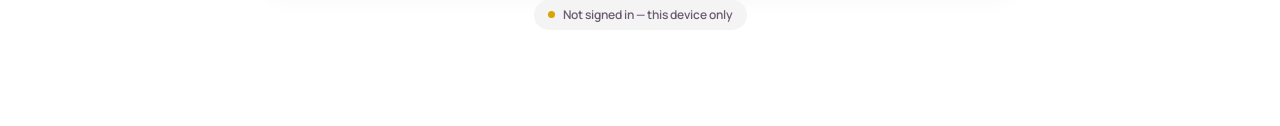
==== commit 3b48dfff: "Bake in the Supabase project config Adds js/config.js with the project URL and publishable key, so n" ====
--- a/index.html
+++ b/index.html
@@ -173,21 +173,13 @@
     <details>
       <summary class="label">Sync across devices</summary>
       <div style="margin-top:18px" id="sync-panel">
-        <p class="note" style="margin-top:0">
-          Paste a Supabase project URL and anon key, then sign in with your email.
-          Every device you sign in on shares one history. Setup steps are in the README.
+        <p class="note" style="margin-top:0" id="sync-intro">
+          Connected to your Supabase project. To sync this device, enter your email and open
+          the link it sends — once per device. (First time: run the setup in the README so
+          there's a table to sync into.)
         </p>
-        <div class="field">
-          <label class="label" for="sb-url">Project URL</label>
-          <input type="text" id="sb-url" placeholder="https://xxxx.supabase.co" autocomplete="off" spellcheck="false">
-        </div>
-        <div class="field">
-          <label class="label" for="sb-key">Anon key</label>
-          <input type="text" id="sb-key" placeholder="eyJhbGciOi…" autocomplete="off" spellcheck="false">
-        </div>
-        <button class="btn sm" id="sb-save" type="button"><span>Save keys</span></button>
-
-        <div id="sb-auth" style="margin-top:22px">
+
+        <div id="sb-auth" style="margin-top:16px">
           <div class="field">
             <label class="label" for="sb-email">Your email</label>
             <input type="email" id="sb-email" placeholder="you@example.com" autocomplete="email">
@@ -198,6 +190,22 @@
 
         <p class="note" id="sb-msg"></p>
 
+        <details style="margin-top:16px">
+          <summary class="label">Project keys (advanced)</summary>
+          <div style="margin-top:14px">
+            <div class="field">
+              <label class="label" for="sb-url">Project URL</label>
+              <input type="text" id="sb-url" placeholder="https://xxxx.supabase.co" autocomplete="off" spellcheck="false">
+            </div>
+            <div class="field">
+              <label class="label" for="sb-key">Publishable key</label>
+              <input type="text" id="sb-key" placeholder="sb_publishable_…" autocomplete="off" spellcheck="false">
+            </div>
+            <button class="btn sm" id="sb-save" type="button"><span>Save keys</span></button>
+            <p class="note">Already set for you. Change these only to point this browser at a different project.</p>
+          </div>
+        </details>
+
         <div class="label" style="margin:22px 0 10px">Backup</div>
         <div class="row" style="margin-top:0">
           <button class="btn ghost sm" id="export" type="button"><span>Export JSON</span></button>
@@ -214,6 +222,7 @@
 
 </div>
 
+<script src="js/config.js"></script>
 <script src="js/store.js"></script>
 <script src="js/charts.js"></script>
 <script src="js/app.js"></script>
--- a/css/app.css
+++ b/css/app.css
@@ -93,9 +93,9 @@
 }
 
 /* ==========================================================================
-   Cursor — one circle, nothing inside it.
-   Position and scale are both driven in rAF; a CSS transition on transform
-   would fight the loop and read as lag.
+   Cursor — one circle, nothing inside it, one fixed size.
+   Position is driven in rAF; a CSS transition on transform would fight the
+   loop and read as lag.
    ========================================================================== */
 
 .cursor {
@@ -109,10 +109,9 @@
   z-index: 9999;
   opacity: 0;
   will-change: transform;
-  transition: opacity .2s ease, background-color .25s ease;
+  transition: opacity .2s ease;
 }
 html.has-cursor .cursor { opacity: 1; }
-html.has-cursor .cursor.hot { background: var(--violet); }
 html.has-cursor,
 html.has-cursor a,
 html.has-cursor button,
@@ -337,20 +336,14 @@
 
 .bar { position: relative; height: 10px; background: var(--mist); border-radius: var(--pill); overflow: hidden; }
 .bar i {
-  display: block; height: 100%; border-radius: var(--pill);
+  display: block; width: 0; height: 100%; border-radius: var(--pill);
   background: var(--violet);
-  transition: width .75s var(--ease-spring), background-color .35s ease;
+  /* ease-out, not spring: a progress fill must not overshoot past its value
+     and settle back. Width is animated from its previous value to the new
+     one so the colour flows in rather than appearing. */
+  transition: width .8s var(--ease-out), background-color .35s ease;
 }
 .metric[data-hit="1"] .bar i { background: var(--good); }
-/* a highlight travels the filled portion while it is short of target */
-.bar i::after {
-  content: ''; position: absolute; inset: 0;
-  background: linear-gradient(90deg, transparent, rgba(255,255,255,.55), transparent);
-  transform: translateX(-100%);
-  animation: sheen 2.4s ease-in-out infinite;
-}
-.metric[data-hit="1"] .bar i::after { animation: none; }
-@keyframes sheen { 0% { transform: translateX(-100%); } 60%, 100% { transform: translateX(300%); } }
 
 /* ==========================================================================
    The other four — liquid meters on white, no tinted blocks
